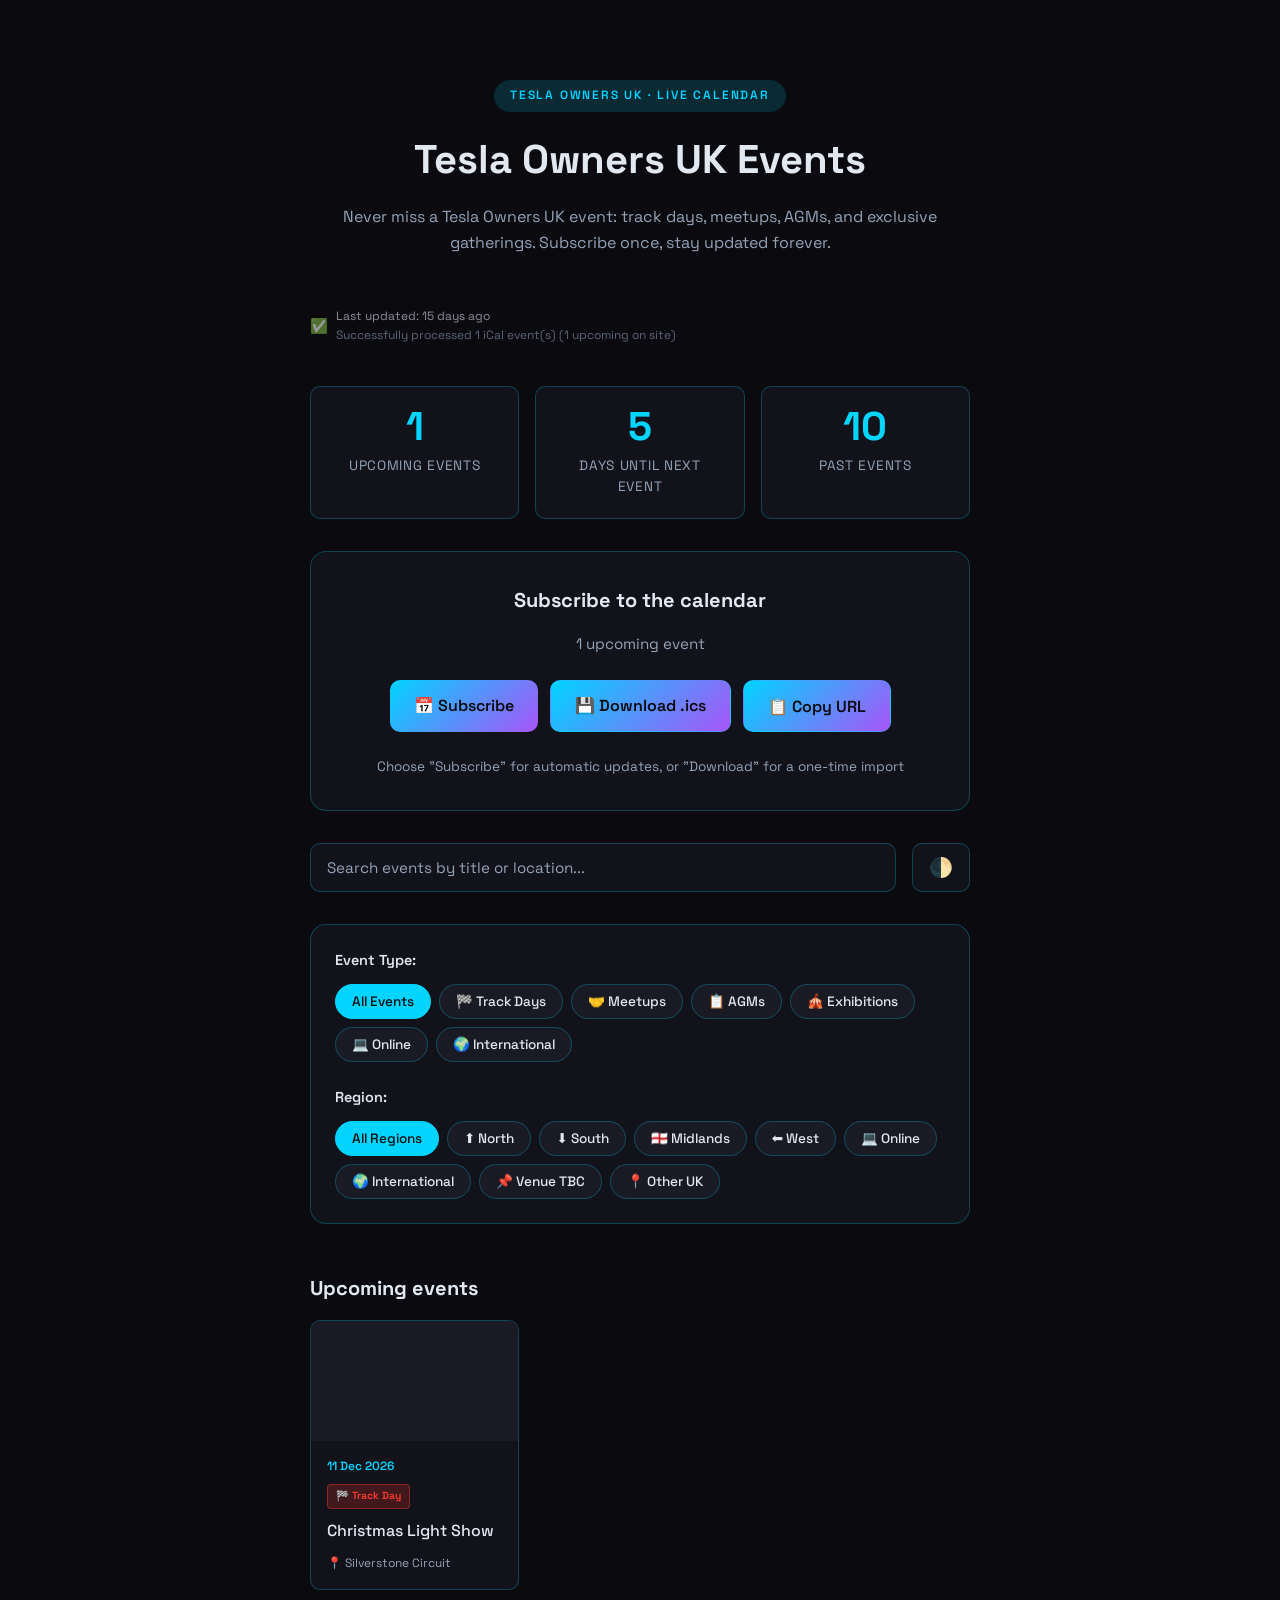
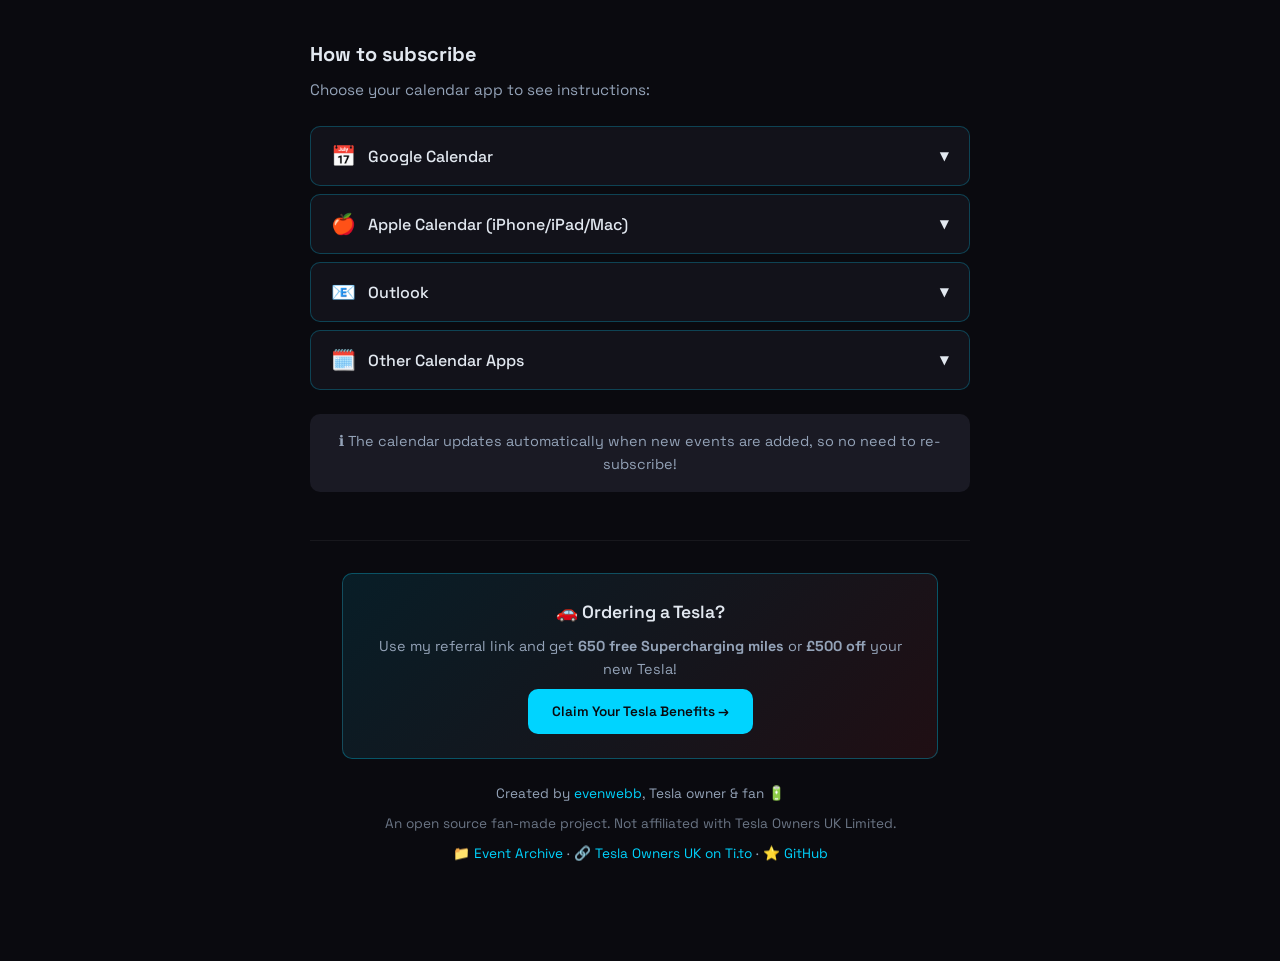
==== docs/index.html @ 177630f9 "Update Tesla Owners UK events calendar" ====
<!DOCTYPE html>
<html lang="en">
<head>
  <meta charset="utf-8">
  <meta name="viewport" content="width=device-width, initial-scale=1">
  <title>Tesla Owners UK: Events Calendar</title>

  <!-- SEO Meta Tags -->
  <meta name="description" content="Subscribe to Tesla Owners UK events calendar - track days, meetups, AGMs and exhibitions. Never miss an event with automatic updates.">
  <meta name="keywords" content="Tesla, Tesla Owners UK, TOCUK, events, calendar, meetups, track days, AGM, Supercharged, Everything Electric">
  <meta name="author" content="evenwebb">
  <link rel="canonical" href="https://evenwebb.github.io/tesla-owners-club-uk-events-calendar/">

  <!-- Open Graph / Facebook -->
  <meta property="og:type" content="website">
  <meta property="og:url" content="https://evenwebb.github.io/tesla-owners-club-uk-events-calendar/">
  <meta property="og:title" content="Tesla Owners UK Events Calendar">
  <meta property="og:description" content="Never miss a Tesla Owners UK event - subscribe once, stay updated forever. Track days, meetups, AGMs and exclusive gatherings.">
  <meta property="og:site_name" content="Tesla Owners UK Events">
  <meta property="og:image" content="https://evenwebb.github.io/tesla-owners-club-uk-events-calendar/og-image.png">
  <meta property="og:image:width" content="1200">
  <meta property="og:image:height" content="630">
  <meta property="og:image:alt" content="Tesla Owners UK Events Calendar">

  <!-- Twitter Card -->
  <meta name="twitter:card" content="summary_large_image">
  <meta name="twitter:url" content="https://evenwebb.github.io/tesla-owners-club-uk-events-calendar/">
  <meta name="twitter:title" content="Tesla Owners UK Events Calendar">
  <meta name="twitter:description" content="Never miss a Tesla Owners UK event - subscribe once, stay updated forever">
  <meta name="twitter:image" content="https://evenwebb.github.io/tesla-owners-club-uk-events-calendar/og-image.png">
  <meta name="twitter:image:alt" content="Tesla Owners UK Events Calendar">

  <!-- Mobile Theme Color -->
  <meta name="theme-color" content="#00d4ff" media="(prefers-color-scheme: dark)">
  <meta name="theme-color" content="#00d4ff" media="(prefers-color-scheme: light)">

  <link rel="preconnect" href="https://fonts.googleapis.com">
  <link rel="preconnect" href="https://fonts.gstatic.com" crossorigin>
  <link href="https://fonts.googleapis.com/css2?family=Space+Grotesk:wght@400;600;700&family=JetBrains+Mono:wght@400;500&display=swap" rel="stylesheet">
  <link rel="stylesheet" href="style.css">

  <!-- Structured Data (JSON-LD) for SEO -->
  <script type="application/ld+json">
[
  {
    "@context": "https://schema.org",
    "@type": "Event",
    "name": "Christmas Light Show",
    "startDate": "2026-12-11T14:00:00+00:00",
    "description": "Our second ever Tesla Owners UK Christmas Light Show with Xlightshows will be in the early evening of Friday 11 December. You will not want to miss this! We open from 2pm, and you can arrive up to 5pm",
    "eventStatus": "https://schema.org/EventScheduled",
    "eventAttendanceMode": "https://schema.org/OfflineEventAttendanceMode",
    "organizer": {
      "@type": "Organization",
      "name": "Tesla Owners UK",
      "url": "https://teslaowners.uk"
    },
    "endDate": "2026-12-11T19:30:00+00:00",
    "location": {
      "@type": "Place",
      "name": "Silverstone Circuit",
      "address": {
        "@type": "PostalAddress",
        "addressLocality": "Silverstone Circuit"
      }
    },
    "image": "https://do3z7e6uuakno.cloudfront.net/uploads/event/banner/1165336/12ed4d0d43aa00b593dfe48df315279a.png",
    "url": "https://ti.to/teslaownersuk/christmas-light-show"
  }
]
</script>
</head>
<body>
  <div class="page">
    <header class="hero">
      <div class="badge">Tesla Owners UK · Live Calendar</div>
      <h1>Tesla Owners UK Events</h1>
      <p class="tagline">Never miss a Tesla Owners UK event: track days, meetups, AGMs, and exclusive gatherings. Subscribe once, stay updated forever.</p>
    </header>

    <div class="health-status success">
      <div class="health-icon">✅</div>
      <div class="health-info">
        <div class="health-main">Last updated: <span id="healthTimestamp" data-timestamp="2026-11-20T17:31:15.368310+00:00">0 minutes ago</span></div>
        <div class="health-message">Successfully processed 1 iCal event(s) (1 upcoming on site)</div>
        
      </div>
    </div>
    <!-- Stats Dashboard -->
    <section class="stats-dashboard">
      <div class="stat-card">
        <div class="stat-number">1</div>
        <div class="stat-label">Upcoming Events</div>
      </div>
      <div class="stat-card">
        <div class="stat-number" id="daysUntilNext" data-next-event-date="2026-12-11T14:00:00+00:00">20</div>
        <div class="stat-label">Days Until Next Event</div>
      </div>
      <div class="stat-card">
        <div class="stat-number">10</div>
        <div class="stat-label">Past Events</div>
      </div>
    </section>

    <section class="card">
      <h2>Subscribe to the calendar</h2>
      <p class="meta">1 upcoming event</p>

      <!-- Quick Add Buttons -->
      <div class="quick-add-buttons">
        <a href="tocuk.ics" class="btn btn-primary" id="subscribeBtn">📅 Subscribe</a>
        <a href="tocuk.ics" class="btn btn-secondary" download>💾 Download .ics</a>
        <button class="btn btn-secondary" onclick="copyCalendarURL()" title="Copy calendar URL">📋 Copy URL</button>
      </div>

      <p class="subscribe-hint">Choose "Subscribe" for automatic updates, or "Download" for a one-time import</p>
    </section>

    <div class="controls">
      <input type="text" class="search-box" id="searchBox" placeholder="Search events by title or location..." onkeyup="filterEvents()">
      <button class="theme-toggle" onclick="toggleTheme()" title="Toggle dark/light mode">🌓</button>
    </div>

    <!-- Filter Chips -->
    <div class="filter-section">
      <div class="filter-group">
        <label class="filter-label">Event Type:</label>
        <div class="filter-chips" id="categoryFilters">
          <button class="filter-chip active" data-category="all" onclick="filterByCategory('all')">All Events</button>
          <button class="filter-chip" data-category="track-day" onclick="filterByCategory('track-day')">🏁 Track Days</button>
          <button class="filter-chip" data-category="meetup" onclick="filterByCategory('meetup')">🤝 Meetups</button>
          <button class="filter-chip" data-category="agm" onclick="filterByCategory('agm')">📋 AGMs</button>
          <button class="filter-chip" data-category="exhibition" onclick="filterByCategory('exhibition')">🎪 Exhibitions</button>
          <button class="filter-chip" data-category="online" onclick="filterByCategory('online')">💻 Online</button>
          <button class="filter-chip" data-category="international" onclick="filterByCategory('international')">🌍 International</button>
        </div>
      </div>

      <div class="filter-group">
        <label class="filter-label">Region:</label>
        <div class="filter-chips" id="regionFilters">
          <button class="filter-chip active" data-region="all" onclick="filterByRegion('all')">All Regions</button>
          <button class="filter-chip" data-region="north" onclick="filterByRegion('north')">⬆️ North</button>
          <button class="filter-chip" data-region="south" onclick="filterByRegion('south')">⬇️ South</button>
          <button class="filter-chip" data-region="midlands" onclick="filterByRegion('midlands')">🏴󠁧󠁢󠁥󠁮󠁧󠁿 Midlands</button>
          <button class="filter-chip" data-region="west" onclick="filterByRegion('west')">⬅️ West</button>
          <button class="filter-chip" data-region="online" onclick="filterByRegion('online')">💻 Online</button>
          <button class="filter-chip" data-region="international" onclick="filterByRegion('international')">🌍 International</button>
          <button class="filter-chip" data-region="tbc" onclick="filterByRegion('tbc')">📌 Venue TBC</button>
          <button class="filter-chip" data-region="other" onclick="filterByRegion('other')">📍 Other UK</button>
        </div>
      </div>
    </div>

    <section class="featured-section">
      <h2>Upcoming events <span id="eventCount"></span></h2>
      <div class="featured-grid" id="eventGrid">
        <div class="featured-event track-day" data-event-idx="0" data-category="track-day" data-region="other" onclick="showEventModal(0)"><div class="event-banner" style="background-image: url('https://do3z7e6uuakno.cloudfront.net/uploads/event/banner/1165336/12ed4d0d43aa00b593dfe48df315279a.png')"></div><div class="event-content"><span class="date">11 Dec 2026</span><span class="category-badge track-day">🏁 Track Day</span><span class="title">Christmas Light Show</span><span class="location-small">📍 Silverstone Circuit</span></div></div>
      </div>
    </section>

    <section class="howto-section">
      <h2>How to subscribe</h2>
      <p class="howto-intro">Choose your calendar app to see instructions:</p>

      <div class="accordion-group">
        <button class="accordion-button" id="accordion-btn-google" onclick="toggleAccordion('google')" aria-expanded="false">
          <span class="accordion-icon">📅</span>
          <span class="accordion-title">Google Calendar</span>
          <span class="accordion-chevron">▼</span>
        </button>
        <div class="accordion-content" id="accordion-google">
          <ol class="instructions-list">
            <li>Copy the calendar URL above (click the "Subscribe to calendar" button)</li>
            <li>Open <a href="https://calendar.google.com" target="_blank" rel="noopener">Google Calendar</a></li>
            <li>On the left sidebar, click the <strong>+</strong> next to "Other calendars"</li>
            <li>Select <strong>"From URL"</strong></li>
            <li>Paste the calendar URL and click <strong>Add calendar</strong></li>
          </ol>
          <p class="note">💡 Tip: On Android, the subscribe button will open Google Calendar automatically</p>
        </div>

        <button class="accordion-button" id="accordion-btn-apple" onclick="toggleAccordion('apple')" aria-expanded="false">
          <span class="accordion-icon">🍎</span>
          <span class="accordion-title">Apple Calendar (iPhone/iPad/Mac)</span>
          <span class="accordion-chevron">▼</span>
        </button>
        <div class="accordion-content" id="accordion-apple">
          <ol class="instructions-list">
            <li>On iPhone/iPad, tap the "Subscribe to calendar" button above</li>
            <li>Your device will automatically open Calendar and prompt to subscribe</li>
            <li>Tap <strong>Subscribe</strong> to add the calendar</li>
          </ol>
          <p class="note"><strong>On Mac:</strong></p>
          <ol class="instructions-list">
            <li>Click the "Subscribe to calendar" button (it will use webcal:// protocol)</li>
            <li>Or manually: File → New Calendar Subscription → paste the URL</li>
          </ol>
        </div>

        <button class="accordion-button" id="accordion-btn-outlook" onclick="toggleAccordion('outlook')" aria-expanded="false">
          <span class="accordion-icon">📧</span>
          <span class="accordion-title">Outlook</span>
          <span class="accordion-chevron">▼</span>
        </button>
        <div class="accordion-content" id="accordion-outlook">
          <ol class="instructions-list">
            <li>Copy the calendar URL above</li>
            <li>Open <a href="https://outlook.live.com/calendar" target="_blank" rel="noopener">Outlook Calendar</a></li>
            <li>Click <strong>Add calendar</strong></li>
            <li>Select <strong>"Subscribe from web"</strong></li>
            <li>Paste the calendar URL and click <strong>Import</strong></li>
          </ol>
        </div>

        <button class="accordion-button" id="accordion-btn-other" onclick="toggleAccordion('other')" aria-expanded="false">
          <span class="accordion-icon">🗓️</span>
          <span class="accordion-title">Other Calendar Apps</span>
          <span class="accordion-chevron">▼</span>
        </button>
        <div class="accordion-content" id="accordion-other">
          <p>Most calendar applications support iCalendar (.ics) subscriptions:</p>
          <ol class="instructions-list">
            <li>Copy the calendar URL from the "Subscribe to calendar" button</li>
            <li>Look for "Add calendar," "Subscribe," or "Import" in your calendar app</li>
            <li>Choose "From URL" or "Web calendar" option</li>
            <li>Paste the calendar URL</li>
          </ol>
          <p class="note"><strong>Compatible apps:</strong> Mozilla Thunderbird, Yahoo Calendar, CalDAV-compatible apps, and more</p>
        </div>
      </div>

      <p class="howto-footer">ℹ️ The calendar updates automatically when new events are added, so no need to re-subscribe!</p>
    </section>

    <footer>
      <div class="referral-cta">
        <p class="referral-title">🚗 Ordering a Tesla?</p>
        <p class="referral-text">Use my referral link and get <strong>650 free Supercharging miles</strong> or <strong>£500 off</strong> your new Tesla!</p>
        <a href="https://ts.la/steven201536" target="_blank" rel="noopener" class="referral-link">Claim Your Tesla Benefits →</a>
      </div>

      <p style="margin-top: 1.5rem;">Created by <a href="https://github.com/evenwebb" target="_blank" rel="noopener">evenwebb</a>, Tesla owner & fan 🔋</p>
      <p style="margin-top: 0.5rem; font-size: 0.85rem; opacity: 0.7;">An open source fan-made project. Not affiliated with Tesla Owners UK Limited.</p>
      <p style="margin-top: 0.5rem;">
        <a href="archive.html">📁 Event Archive</a>
        <span aria-hidden="true"> · </span>
        <a href="https://ti.to/teslaownersuk" target="_blank" rel="noopener">🔗 Tesla Owners UK on Ti.to</a>
        <span aria-hidden="true"> · </span>
        <a href="https://github.com/evenwebb/tesla-owners-club-uk-events-calendar" target="_blank" rel="noopener">⭐ GitHub</a>
      </p>
    </footer>
  </div>

  <!-- Event Detail Modal -->
  <div id="eventModal" class="modal" onclick="if(event.target===this) closeModal()">
    <div class="modal-content">
      <button class="modal-close" onclick="closeModal()">&times;</button>
      <h2 class="modal-title" id="modalTitle"></h2>
      <div class="modal-meta">
        <div><strong>📅 Date:</strong> <span id="modalDate"></span></div>
        <div><strong>🕒 Time:</strong> <span id="modalTime"></span></div>
        <div><strong>📍 Location:</strong> <span id="modalLocation"></span></div>
      </div>
      <div class="modal-description" id="modalDescription"></div>
      <a id="modalLink" href="#" target="_blank" rel="noopener" class="modal-link">View full details →</a>
    </div>
  </div>

    <script src="script.js" defer></script>
  </body>
</html>
---- docs/style.css ----
:root {
      --bg: #0a0a0f;
      --surface: #12121a;
      --surface-2: #1a1a24;
      --border: rgba(0,212,255,0.25);
      --text: #e2e8f0;
      --text-muted: #94a3b8;
      --cyan: #00d4ff;
      --accent: #00d4ff;
      --accent-dim: rgba(0,212,255,0.15);
      --radius: 16px;
      --radius-sm: 10px;
    }
    [data-theme="light"] {
      --bg: #ffffff;
      --surface: #f8f9fa;
      --surface-2: #e9ecef;
      --border: rgba(0,0,0,0.1);
      --text: #1a1a1a;
      --text-muted: #6c757d;
      --accent-dim: rgba(0,212,255,0.1);
    }
    * { box-sizing: border-box; margin: 0; padding: 0; }
    body {
      font-family: 'Space Grotesk', system-ui, sans-serif;
      background: var(--bg);
      color: var(--text);
      line-height: 1.6;
      min-height: 100vh;
      -webkit-font-smoothing: antialiased;
      transition: background 0.3s, color 0.3s;
    }
    .page { max-width: 700px; margin: 0 auto; padding: 2rem 1.25rem 4rem; }
    .controls {
      display: flex;
      gap: 1rem;
      margin: 1.5rem 0;
      flex-wrap: wrap;
    }
    .search-box {
      flex: 1;
      min-width: 200px;
      background: var(--surface);
      border: 1px solid var(--border);
      border-radius: var(--radius-sm);
      padding: 0.75rem 1rem;
      color: var(--text);
      font-family: inherit;
      font-size: 0.95rem;
    }
    .search-box::placeholder { color: var(--text-muted); }
    .theme-toggle {
      background: var(--surface);
      border: 1px solid var(--border);
      border-radius: var(--radius-sm);
      padding: 0.75rem 1rem;
      color: var(--text);
      cursor: pointer;
      font-size: 1.2rem;
      transition: transform 0.2s;
    }
    .theme-toggle:hover { transform: scale(1.05); }
    .modal {
      display: none;
      position: fixed;
      top: 0;
      left: 0;
      width: 100%;
      height: 100%;
      background: rgba(0,0,0,0.8);
      z-index: 1000;
      padding: 2rem;
      overflow-y: auto;
    }
    .modal.active { display: flex; align-items: center; justify-content: center; }
    .modal-content {
      background: var(--surface);
      border: 1px solid var(--border);
      border-radius: var(--radius);
      padding: 2rem;
      max-width: 600px;
      width: 100%;
      position: relative;
    }
    .modal-close {
      position: absolute;
      top: 1rem;
      right: 1rem;
      background: none;
      border: none;
      font-size: 1.5rem;
      color: var(--text-muted);
      cursor: pointer;
      padding: 0.5rem;
      line-height: 1;
    }
    .modal-close:hover { color: var(--text); }
    .modal-title { font-size: 1.5rem; margin-bottom: 1rem; padding-right: 2rem; }
    .modal-meta {
      display: flex;
      flex-direction: column;
      gap: 0.5rem;
      margin-bottom: 1.5rem;
      color: var(--text-muted);
      font-size: 0.9rem;
    }
    .modal-meta strong { color: var(--accent); }
    .modal-description { line-height: 1.7; margin-bottom: 1.5rem; }
    .modal-link {
      display: inline-block;
      padding: 0.75rem 1.5rem;
      background: linear-gradient(135deg, var(--cyan), #a855f7);
      color: var(--bg);
      text-decoration: none;
      border-radius: var(--radius-sm);
      font-weight: 600;
    }
    .modal-link:hover { opacity: 0.9; }
    .hero {
      text-align: center;
      padding: 3rem 0 2rem;
    }
    .hero .badge {
      display: inline-flex;
      align-items: center;
      gap: 0.5rem;
      font-size: 0.75rem;
      font-weight: 600;
      letter-spacing: 0.15em;
      text-transform: uppercase;
      color: var(--accent);
      background: var(--accent-dim);
      padding: 0.4rem 1rem;
      border-radius: 100px;
      margin-bottom: 1rem;
    }
    .hero h1 {
      font-size: clamp(1.75rem, 5vw, 2.5rem);
      font-weight: 800;
      margin-bottom: 0.75rem;
    }
    .hero .tagline { color: var(--text-muted); font-size: 1rem; }
    .card {
      background: var(--surface);
      border: 1px solid var(--border);
      border-radius: var(--radius);
      padding: 2rem;
      margin: 2rem 0;
      text-align: center;
    }
    .card h2 { font-size: 1.25rem; margin-bottom: 1rem; }
    .card .meta { color: var(--text-muted); margin-bottom: 1.5rem; font-size: 0.95rem; }
    .card .btn {
      display: inline-flex;
      align-items: center;
      justify-content: center;
      padding: 0.75rem 1.5rem;
      background: linear-gradient(135deg, var(--cyan), #a855f7);
      color: var(--bg);
      font-weight: 600;
      font-size: 1rem;
      border-radius: var(--radius-sm);
      text-decoration: none;
      transition: transform 0.2s, box-shadow 0.2s;
    }
    .card .btn:hover {
      transform: scale(1.02);
      box-shadow: 0 4px 20px rgba(0,212,255,0.3);
    }
    .featured-section { margin: 3rem 0; }
    .featured-section h2 { font-size: 1.25rem; margin-bottom: 1rem; }
    .featured-grid {
      display: grid;
      grid-template-columns: repeat(auto-fill, minmax(180px, 1fr));
      gap: 1rem;
    }
    .featured-event {
      background: var(--surface);
      border: 1px solid var(--border);
      border-radius: var(--radius-sm);
      overflow: hidden;
      display: flex;
      flex-direction: column;
      cursor: pointer;
      transition: transform 0.2s, border-color 0.2s, box-shadow 0.2s;
    }
    .featured-event:hover {
      transform: translateY(-2px);
      border-color: var(--accent);
      box-shadow: 0 4px 12px rgba(0, 212, 255, 0.15);
    }
    .event-banner {
      width: 100%;
      height: 120px;
      background-size: cover;
      background-position: center;
      background-color: var(--surface-2);
    }
    .event-content {
      padding: 1rem;
      display: flex;
      flex-direction: column;
      gap: 0.5rem;
      flex: 1;
    }
    .featured-event .date {
      font-size: 0.75rem;
      color: var(--accent);
      font-weight: 600;
      display: block;
    }
    .featured-event .title {
      font-weight: 500;
      line-height: 1.3;
      margin: 0.25rem 0;
    }
    .featured-event .location-small {
      font-size: 0.75rem;
      color: var(--text-muted);
      display: block;
    }
    .featured-event .status-badge {
      font-size: 0.7rem;
      padding: 0.25rem 0.5rem;
      border-radius: 4px;
      background: var(--surface-2);
      border: 1px solid var(--border);
      display: inline-block;
      margin-top: 0.25rem;
      width: fit-content;
    }
    .category-badge {
      font-size: 0.65rem;
      padding: 0.2rem 0.5rem;
      border-radius: 4px;
      font-weight: 600;
      width: fit-content;
      display: inline-block;
    }
    .category-badge.track-day { background: rgba(255, 59, 48, 0.2); color: #ff3b30; border: 1px solid rgba(255, 59, 48, 0.4); }
    .category-badge.meetup { background: rgba(52, 199, 89, 0.2); color: #34c759; border: 1px solid rgba(52, 199, 89, 0.4); }
    .category-badge.agm { background: rgba(10, 132, 255, 0.2); color: #0a84ff; border: 1px solid rgba(10, 132, 255, 0.4); }
    .category-badge.exhibition { background: rgba(255, 149, 0, 0.2); color: #ff9500; border: 1px solid rgba(255, 149, 0, 0.4); }
    .category-badge.online { background: rgba(94, 92, 230, 0.2); color: #5e5ce6; border: 1px solid rgba(94, 92, 230, 0.4); }
    .category-badge.international { background: rgba(191, 90, 242, 0.2); color: #bf5af2; border: 1px solid rgba(191, 90, 242, 0.4); }
    .featured-event.hidden { display: none; }
    .stats-dashboard {
      display: grid;
      grid-template-columns: repeat(auto-fit, minmax(150px, 1fr));
      gap: 1rem;
      margin: 2rem 0;
    }
    .stat-card {
      background: var(--surface);
      border: 1px solid var(--border);
      border-radius: var(--radius-sm);
      padding: 1.25rem;
      text-align: center;
    }
    .stat-number {
      font-size: 2.5rem;
      font-weight: 700;
      color: var(--accent);
      line-height: 1;
      margin-bottom: 0.5rem;
    }
    .stat-label {
      font-size: 0.85rem;
      color: var(--text-muted);
      text-transform: uppercase;
      letter-spacing: 0.05em;
    }
    .quick-add-buttons {
      display: flex;
      flex-wrap: wrap;
      gap: 0.75rem;
      justify-content: center;
      margin: 1.5rem 0;
    }
    .btn {
      display: inline-flex;
      align-items: center;
      justify-content: center;
      gap: 0.5rem;
      padding: 0.75rem 1.5rem;
      border-radius: var(--radius-sm);
      font-weight: 600;
      font-size: 0.95rem;
      text-decoration: none;
      border: none;
      cursor: pointer;
      transition: transform 0.2s, box-shadow 0.2s;
      font-family: inherit;
    }
    .btn-primary {
      background: linear-gradient(135deg, var(--cyan), #a855f7);
      color: var(--bg);
    }
    .btn-secondary {
      background: var(--surface);
      border: 1px solid var(--border);
      color: var(--text);
    }
    .btn:hover {
      transform: scale(1.02);
      box-shadow: 0 4px 20px rgba(0, 212, 255, 0.3);
    }
    .subscribe-hint {
      text-align: center;
      font-size: 0.85rem;
      color: var(--text-muted);
      margin-top: 1rem;
    }
    .filter-section {
      margin: 2rem 0;
      background: var(--surface);
      border: 1px solid var(--border);
      border-radius: var(--radius);
      padding: 1.5rem;
    }
    .filter-group {
      margin-bottom: 1.5rem;
    }
    .filter-group:last-child { margin-bottom: 0; }
    .filter-label {
      display: block;
      font-weight: 600;
      font-size: 0.9rem;
      margin-bottom: 0.75rem;
      color: var(--text);
    }
    .filter-chips {
      display: flex;
      flex-wrap: wrap;
      gap: 0.5rem;
    }
    .filter-chip {
      padding: 0.5rem 1rem;
      background: var(--surface-2);
      border: 1px solid var(--border);
      border-radius: 100px;
      font-size: 0.85rem;
      font-weight: 500;
      cursor: pointer;
      transition: all 0.2s;
      color: var(--text);
      font-family: inherit;
    }
    .filter-chip:hover {
      background: var(--surface);
      border-color: var(--accent);
    }
    .filter-chip.active {
      background: var(--accent);
      color: var(--bg);
      border-color: var(--accent);
    }
    @media (max-width: 640px) {
      .stats-dashboard { grid-template-columns: 1fr 1fr; }
      .quick-add-buttons { flex-direction: column; }
      .btn { width: 100%; }
    }
    .health-status {
      background: transparent;
      border: none;
      border-radius: var(--radius-sm);
      padding: 0.5rem 0;
      margin: 0.75rem 0;
      display: flex;
      align-items: center;
      gap: 0.5rem;
      font-size: 0.75rem;
      opacity: 0.6;
    }
    .health-status.success { opacity: 0.6; }
    .health-status.warning { opacity: 0.7; }
    .health-status.error { opacity: 0.8; }
    .health-icon { font-size: 0.9rem; }
    .health-info { flex: 1; }
    .health-main { font-weight: 400; }
    .health-message { font-size: 0.75rem; color: var(--text-muted); margin-top: 0; }
    .health-error { font-size: 0.85rem; color: #ef4444; margin-top: 0.25rem; }
    .howto-section { margin: 3rem 0; }
    .howto-section h2 { font-size: 1.25rem; margin-bottom: 0.5rem; }
    .howto-intro { color: var(--text-muted); margin-bottom: 1.5rem; font-size: 0.95rem; }
    .howto-footer {
      margin-top: 1.5rem;
      padding: 1rem;
      background: var(--surface-2);
      border-radius: var(--radius-sm);
      font-size: 0.9rem;
      text-align: center;
      color: var(--text-muted);
    }
    .accordion-group { display: flex; flex-direction: column; gap: 0.5rem; }
    .accordion-button {
      display: flex;
      align-items: center;
      gap: 0.75rem;
      width: 100%;
      padding: 1rem 1.25rem;
      background: var(--surface);
      border: 1px solid var(--border);
      border-radius: var(--radius-sm);
      color: var(--text);
      font-family: inherit;
      font-size: 1rem;
      font-weight: 500;
      text-align: left;
      cursor: pointer;
      transition: all 0.2s;
    }
    .accordion-button:hover {
      background: var(--surface-2);
      border-color: var(--accent);
    }
    .accordion-button[aria-expanded="true"] {
      border-bottom-left-radius: 0;
      border-bottom-right-radius: 0;
      border-bottom-color: transparent;
    }
    .accordion-icon { font-size: 1.25rem; }
    .accordion-title { flex: 1; }
    .accordion-chevron {
      font-size: 0.75rem;
      transition: transform 0.2s;
    }
    .accordion-button[aria-expanded="true"] .accordion-chevron {
      transform: rotate(180deg);
    }
    .accordion-content {
      display: none;
      padding: 1.5rem 1.25rem;
      background: var(--surface);
      border: 1px solid var(--border);
      border-top: none;
      border-bottom-left-radius: var(--radius-sm);
      border-bottom-right-radius: var(--radius-sm);
      margin-bottom: 0.5rem;
    }
    .accordion-content.active { display: block; }
    .instructions-list {
      margin: 0.75rem 0;
      padding-left: 1.5rem;
      line-height: 1.8;
    }
    .instructions-list li { margin-bottom: 0.5rem; }
    .instructions-list strong { color: var(--accent); }
    .instructions-list a { color: var(--cyan); text-decoration: none; }
    .instructions-list a:hover { text-decoration: underline; }
    .note {
      margin-top: 1rem;
      padding: 0.75rem;
      background: var(--surface-2);
      border-radius: 6px;
      font-size: 0.9rem;
      color: var(--text-muted);
    }
    footer {
      text-align: center;
      padding: 2rem;
      color: var(--text-muted);
      font-size: 0.85rem;
      border-top: 1px solid rgba(255,255,255,0.06);
      margin-top: 3rem;
    }
    footer a { color: var(--cyan); text-decoration: none; }
    footer a:hover { text-decoration: underline; }

    .referral-cta {
      background: linear-gradient(135deg, rgba(0, 212, 255, 0.1), rgba(229, 62, 62, 0.1));
      border: 1px solid rgba(0, 212, 255, 0.3);
      border-radius: var(--radius-sm);
      padding: 1.5rem;
      margin-bottom: 1.5rem;
    }
    .referral-title {
      font-size: 1.1rem;
      font-weight: 600;
      margin-bottom: 0.5rem;
      color: var(--text);
    }
    .referral-text {
      color: var(--text-muted);
      margin-bottom: 0.5rem;
      font-size: 0.9rem;
    }
    .referral-note {
      color: var(--text-muted);
      margin-bottom: 1rem;
      font-size: 0.75rem;
      opacity: 0.7;
    }
    .referral-link {
      display: inline-block;
      background: var(--cyan);
      color: var(--bg);
      padding: 0.75rem 1.5rem;
      border-radius: var(--radius-sm);
      font-weight: 600;
      text-decoration: none !important;
      transition: all 0.2s ease;
    }
    .referral-link:hover {
      background: #00b8e6;
      transform: translateY(-2px);
      box-shadow: 0 4px 12px rgba(0, 212, 255, 0.3);
    }
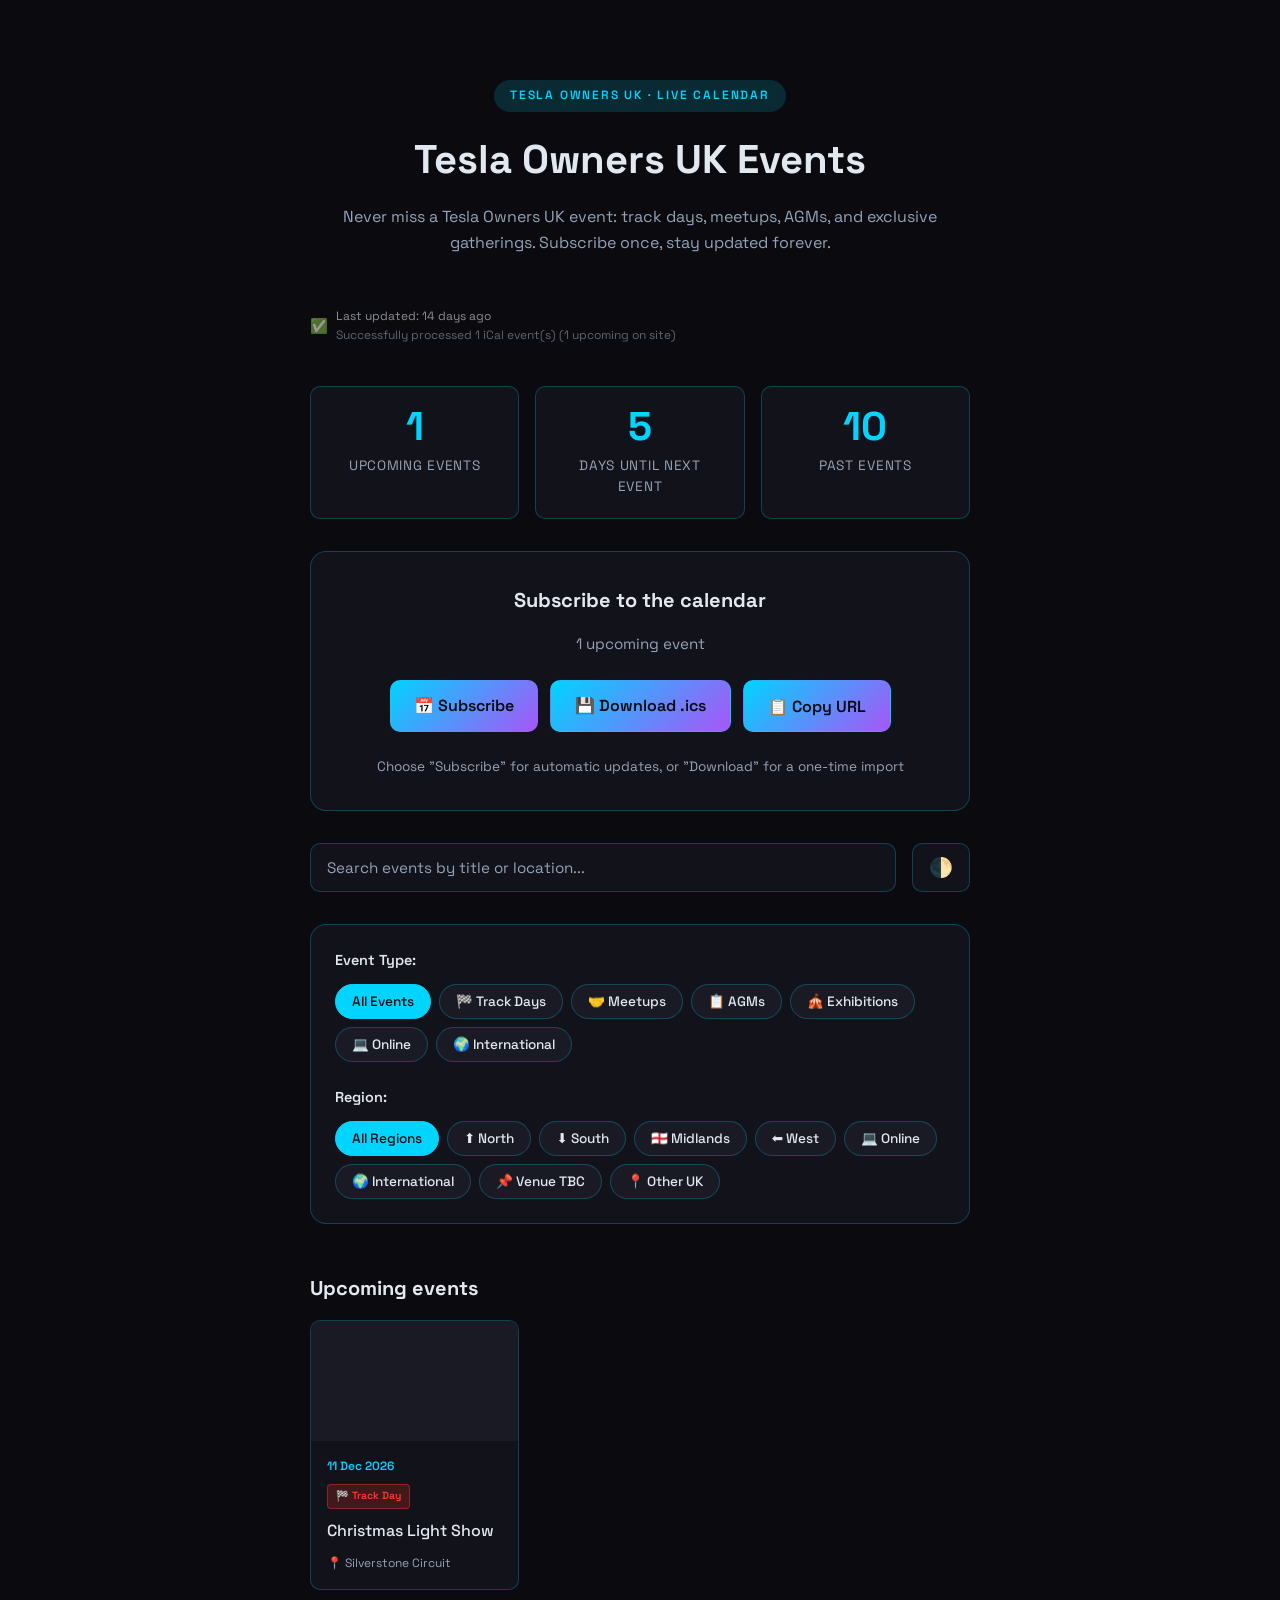
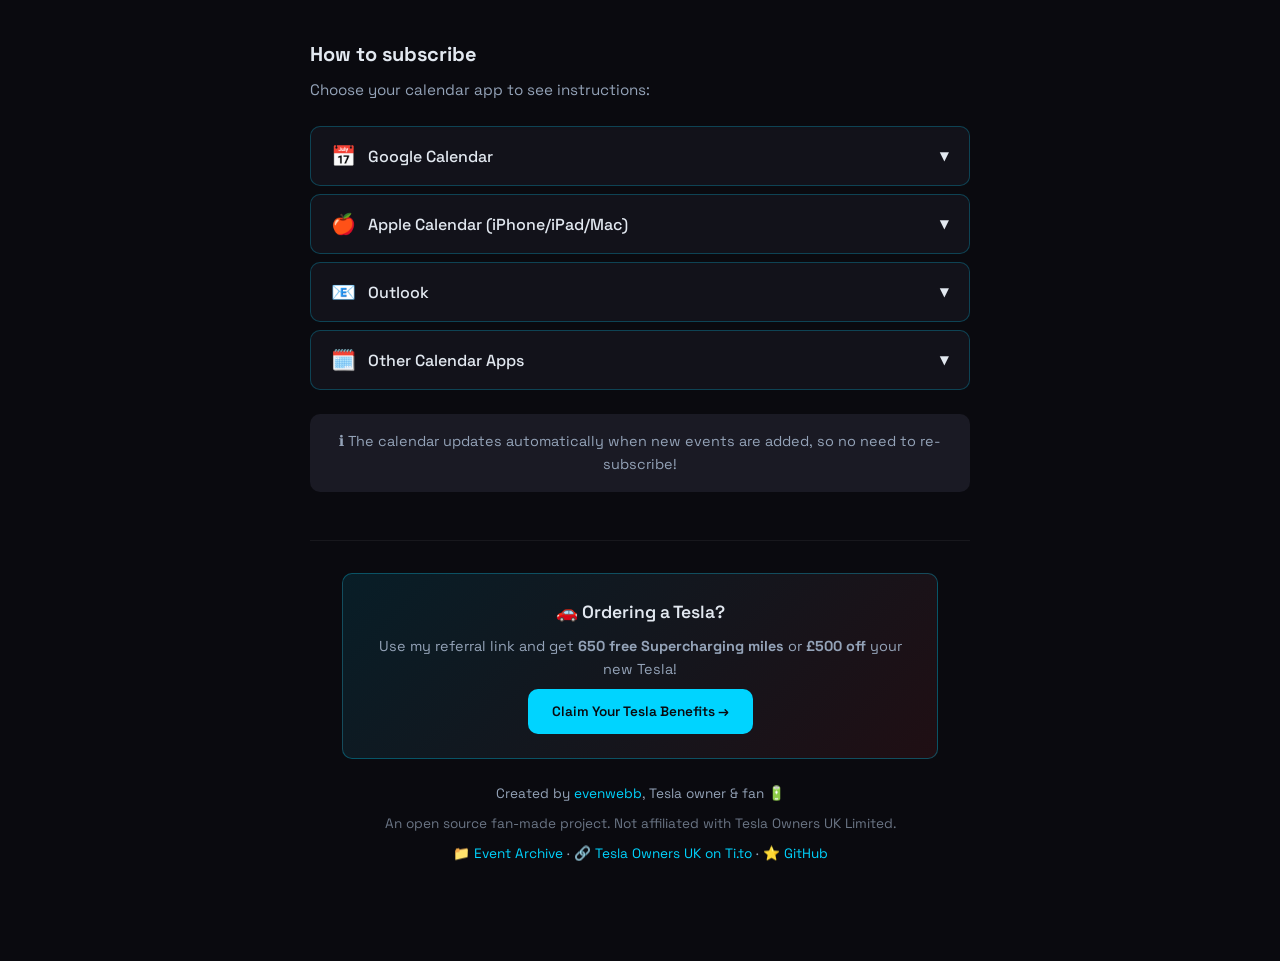
==== commit 29a93dca: "Update Tesla Owners UK events calendar" ====
--- a/docs/index.html
+++ b/docs/index.html
@@ -81,7 +81,7 @@
     <div class="health-status success">
       <div class="health-icon">✅</div>
       <div class="health-info">
-        <div class="health-main">Last updated: <span id="healthTimestamp" data-timestamp="2026-11-20T17:31:15.368310+00:00">0 minutes ago</span></div>
+        <div class="health-main">Last updated: <span id="healthTimestamp" data-timestamp="2026-11-21T16:35:22.726734+00:00">0 minutes ago</span></div>
         <div class="health-message">Successfully processed 1 iCal event(s) (1 upcoming on site)</div>
         
       </div>
@@ -93,7 +93,7 @@
         <div class="stat-label">Upcoming Events</div>
       </div>
       <div class="stat-card">
-        <div class="stat-number" id="daysUntilNext" data-next-event-date="2026-12-11T14:00:00+00:00">20</div>
+        <div class="stat-number" id="daysUntilNext" data-next-event-date="2026-12-11T14:00:00+00:00">19</div>
         <div class="stat-label">Days Until Next Event</div>
       </div>
       <div class="stat-card">
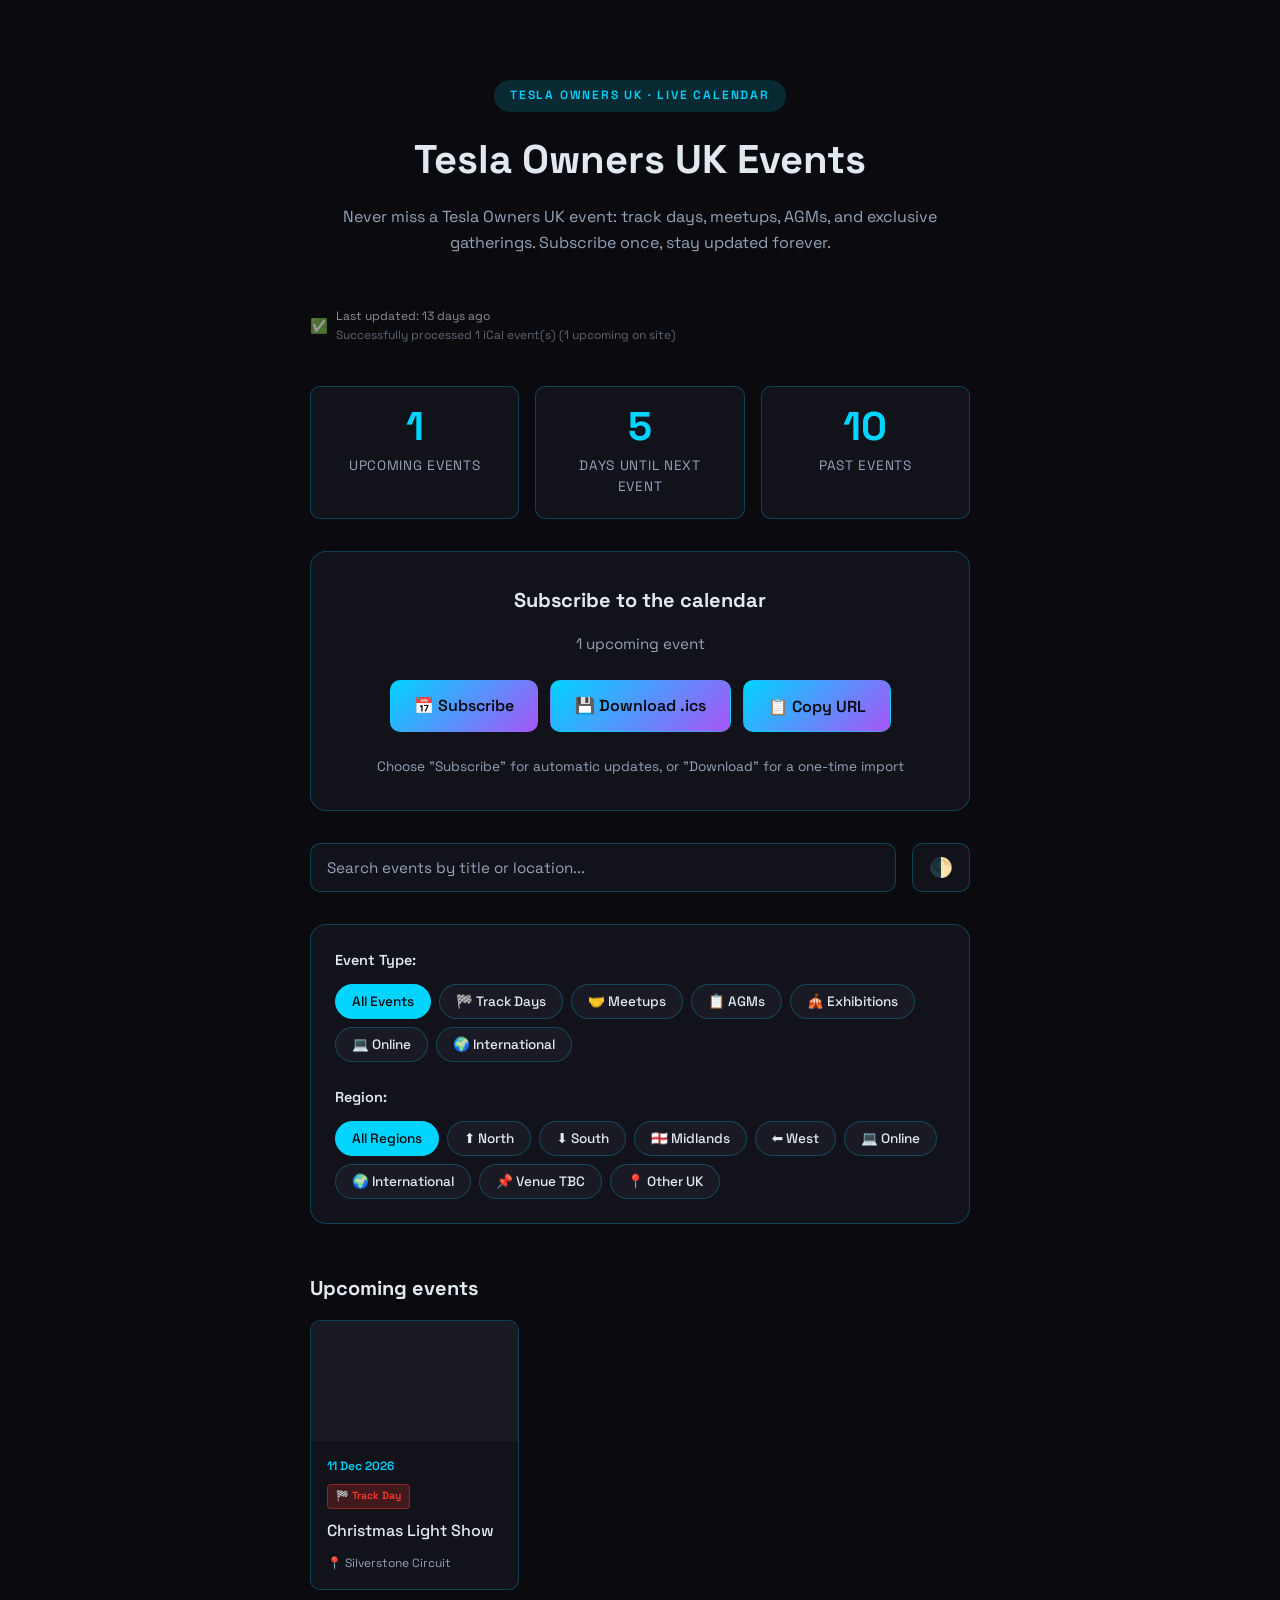
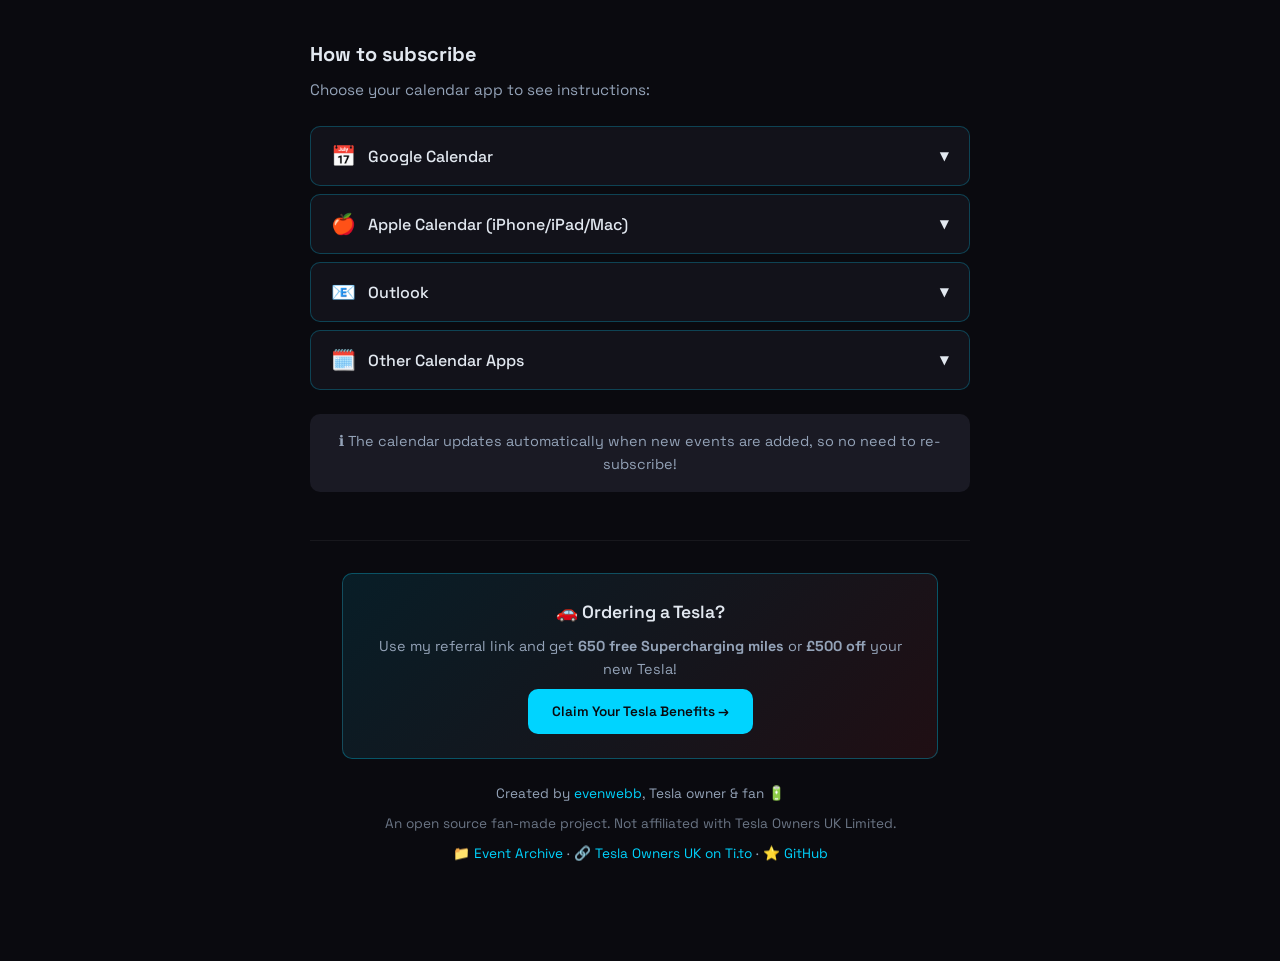
==== commit 6ce5df6f: "Update Tesla Owners UK events calendar" ====
--- a/docs/index.html
+++ b/docs/index.html
@@ -81,7 +81,7 @@
     <div class="health-status success">
       <div class="health-icon">✅</div>
       <div class="health-info">
-        <div class="health-main">Last updated: <span id="healthTimestamp" data-timestamp="2026-11-21T16:35:22.726734+00:00">0 minutes ago</span></div>
+        <div class="health-main">Last updated: <span id="healthTimestamp" data-timestamp="2026-11-22T16:52:43.156908+00:00">0 minutes ago</span></div>
         <div class="health-message">Successfully processed 1 iCal event(s) (1 upcoming on site)</div>
         
       </div>
@@ -93,7 +93,7 @@
         <div class="stat-label">Upcoming Events</div>
       </div>
       <div class="stat-card">
-        <div class="stat-number" id="daysUntilNext" data-next-event-date="2026-12-11T14:00:00+00:00">19</div>
+        <div class="stat-number" id="daysUntilNext" data-next-event-date="2026-12-11T14:00:00+00:00">18</div>
         <div class="stat-label">Days Until Next Event</div>
       </div>
       <div class="stat-card">
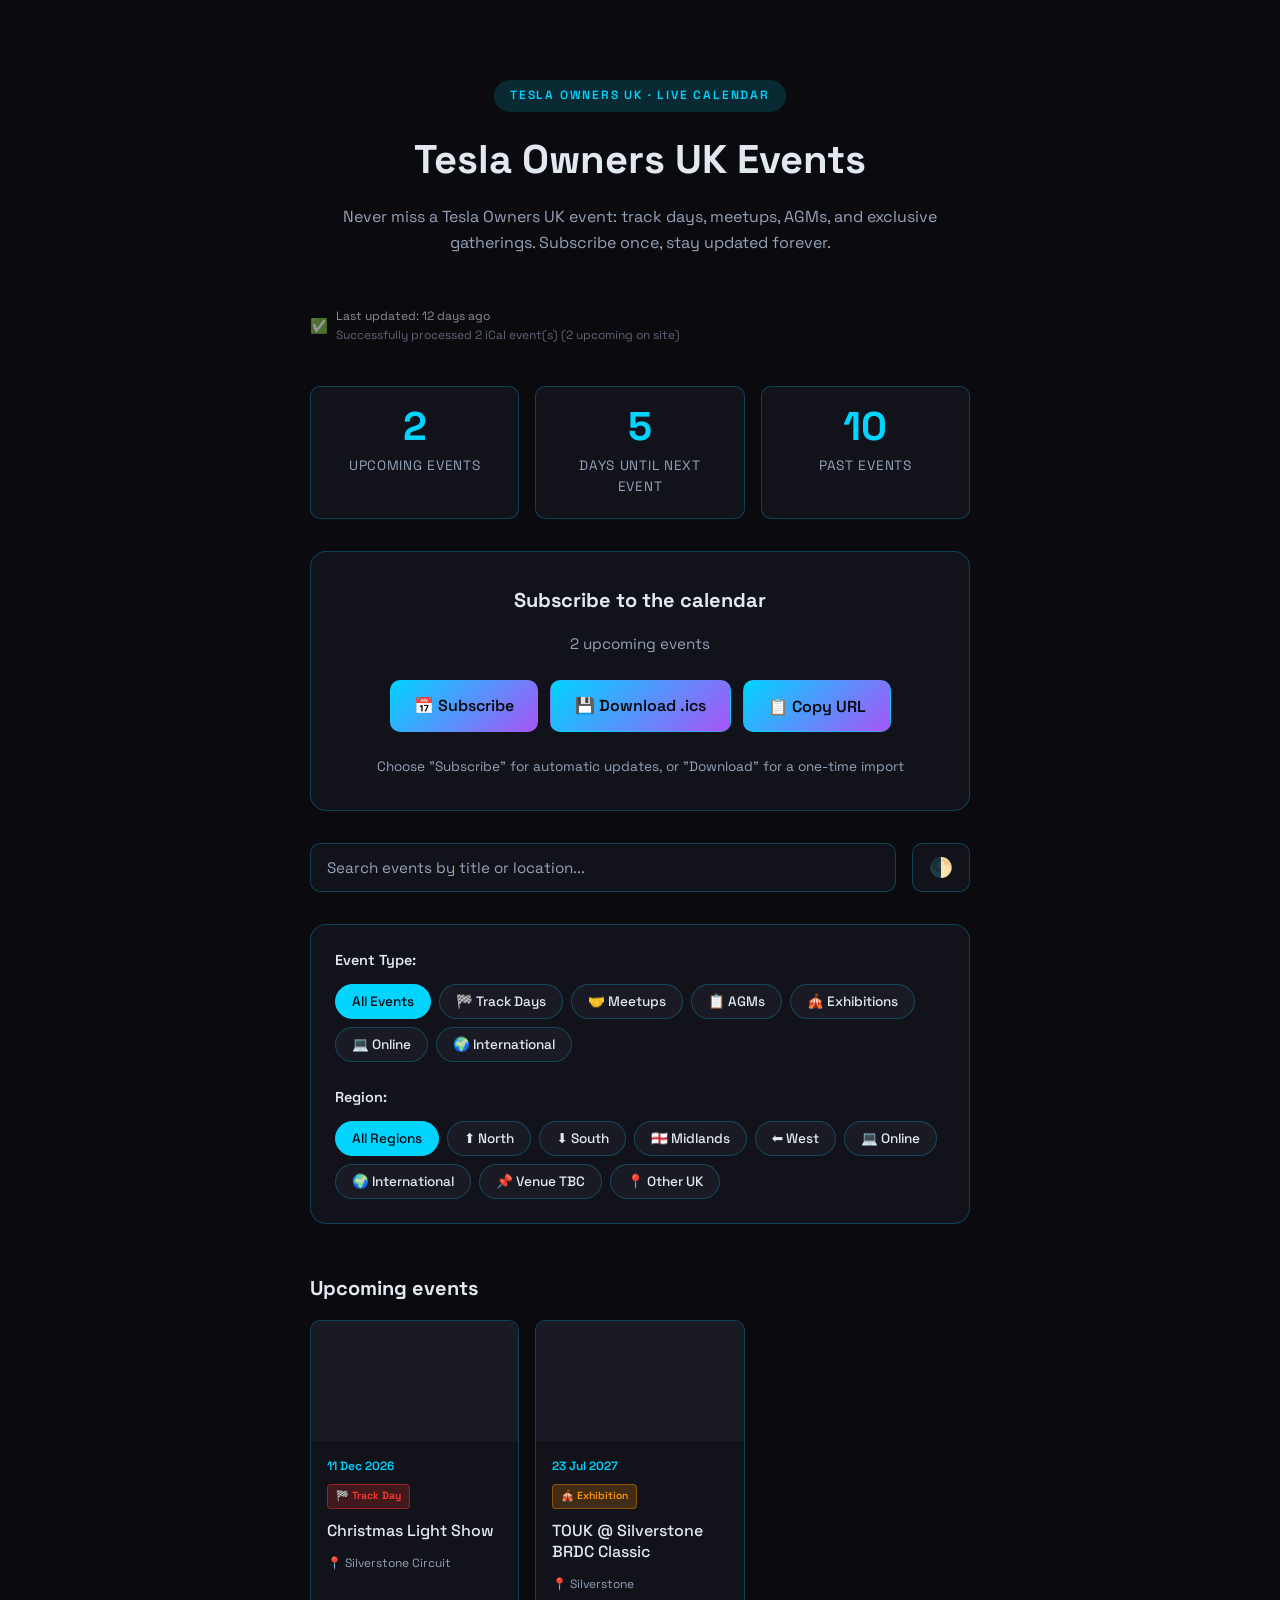
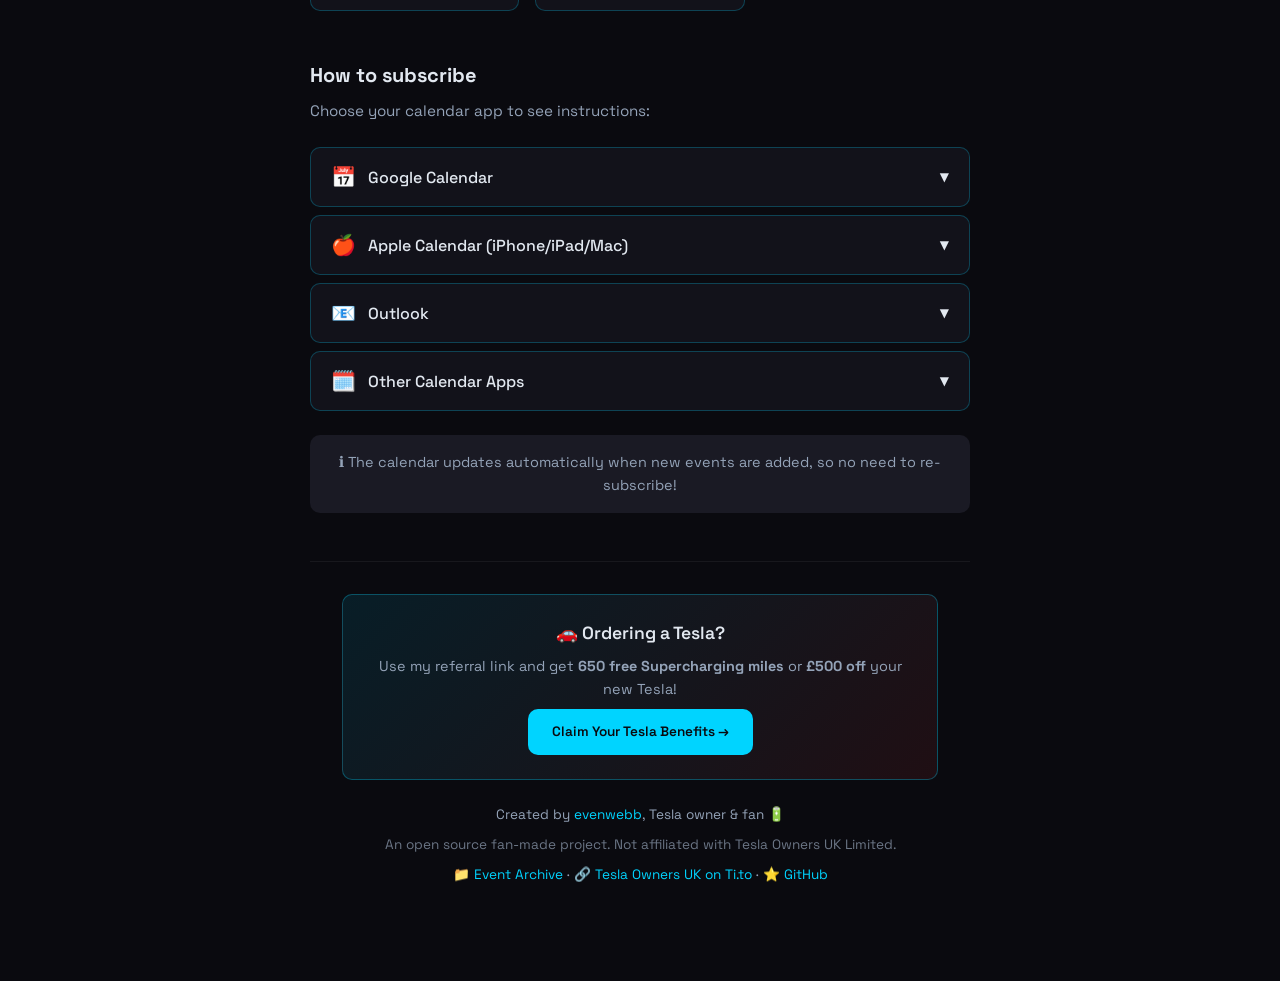
==== commit abdd1c68: "Update Tesla Owners UK events calendar" ====
--- a/docs/index.html
+++ b/docs/index.html
@@ -66,6 +66,31 @@
     },
     "image": "https://do3z7e6uuakno.cloudfront.net/uploads/event/banner/1165336/12ed4d0d43aa00b593dfe48df315279a.png",
     "url": "https://ti.to/teslaownersuk/christmas-light-show"
+  },
+  {
+    "@context": "https://schema.org",
+    "@type": "Event",
+    "name": "TOUK @ Silverstone BRDC Classic",
+    "startDate": "2027-07-23T09:00:00+01:00",
+    "description": "Save the date! 23-25 July 2027 We have been invited back to Silverstone for the BRDC Classic in 2027 following our successful display at the 2025 Silverstone Classic. We will have a special ticket dea",
+    "eventStatus": "https://schema.org/EventScheduled",
+    "eventAttendanceMode": "https://schema.org/OfflineEventAttendanceMode",
+    "organizer": {
+      "@type": "Organization",
+      "name": "Tesla Owners UK",
+      "url": "https://teslaowners.uk"
+    },
+    "endDate": "2027-07-25T18:00:00+01:00",
+    "location": {
+      "@type": "Place",
+      "name": "Silverstone",
+      "address": {
+        "@type": "PostalAddress",
+        "addressLocality": "Silverstone"
+      }
+    },
+    "image": "https://do3z7e6uuakno.cloudfront.net/uploads/event/banner/1171767/9d879764d8762462437d3054bd2e2466.jpg",
+    "url": "https://ti.to/teslaownersuk/touk-silverstone-brdc-classic"
   }
 ]
 </script>
@@ -81,19 +106,19 @@
     <div class="health-status success">
       <div class="health-icon">✅</div>
       <div class="health-info">
-        <div class="health-main">Last updated: <span id="healthTimestamp" data-timestamp="2026-11-22T16:52:43.156908+00:00">0 minutes ago</span></div>
-        <div class="health-message">Successfully processed 1 iCal event(s) (1 upcoming on site)</div>
+        <div class="health-main">Last updated: <span id="healthTimestamp" data-timestamp="2026-11-23T20:51:15.939375+00:00">0 minutes ago</span></div>
+        <div class="health-message">Successfully processed 2 iCal event(s) (2 upcoming on site)</div>
         
       </div>
     </div>
     <!-- Stats Dashboard -->
     <section class="stats-dashboard">
       <div class="stat-card">
-        <div class="stat-number">1</div>
+        <div class="stat-number">2</div>
         <div class="stat-label">Upcoming Events</div>
       </div>
       <div class="stat-card">
-        <div class="stat-number" id="daysUntilNext" data-next-event-date="2026-12-11T14:00:00+00:00">18</div>
+        <div class="stat-number" id="daysUntilNext" data-next-event-date="2026-12-11T14:00:00+00:00">17</div>
         <div class="stat-label">Days Until Next Event</div>
       </div>
       <div class="stat-card">
@@ -104,7 +129,7 @@
 
     <section class="card">
       <h2>Subscribe to the calendar</h2>
-      <p class="meta">1 upcoming event</p>
+      <p class="meta">2 upcoming events</p>
 
       <!-- Quick Add Buttons -->
       <div class="quick-add-buttons">
@@ -156,6 +181,7 @@
       <h2>Upcoming events <span id="eventCount"></span></h2>
       <div class="featured-grid" id="eventGrid">
         <div class="featured-event track-day" data-event-idx="0" data-category="track-day" data-region="other" onclick="showEventModal(0)"><div class="event-banner" style="background-image: url('https://do3z7e6uuakno.cloudfront.net/uploads/event/banner/1165336/12ed4d0d43aa00b593dfe48df315279a.png')"></div><div class="event-content"><span class="date">11 Dec 2026</span><span class="category-badge track-day">🏁 Track Day</span><span class="title">Christmas Light Show</span><span class="location-small">📍 Silverstone Circuit</span></div></div>
+        <div class="featured-event exhibition" data-event-idx="1" data-category="exhibition" data-region="other" onclick="showEventModal(1)"><div class="event-banner" style="background-image: url('https://do3z7e6uuakno.cloudfront.net/uploads/event/banner/1171767/9d879764d8762462437d3054bd2e2466.jpg')"></div><div class="event-content"><span class="date">23 Jul 2027</span><span class="category-badge exhibition">🎪 Exhibition</span><span class="title">TOUK @ Silverstone BRDC Classic</span><span class="location-small">📍 Silverstone</span></div></div>
       </div>
     </section>
 
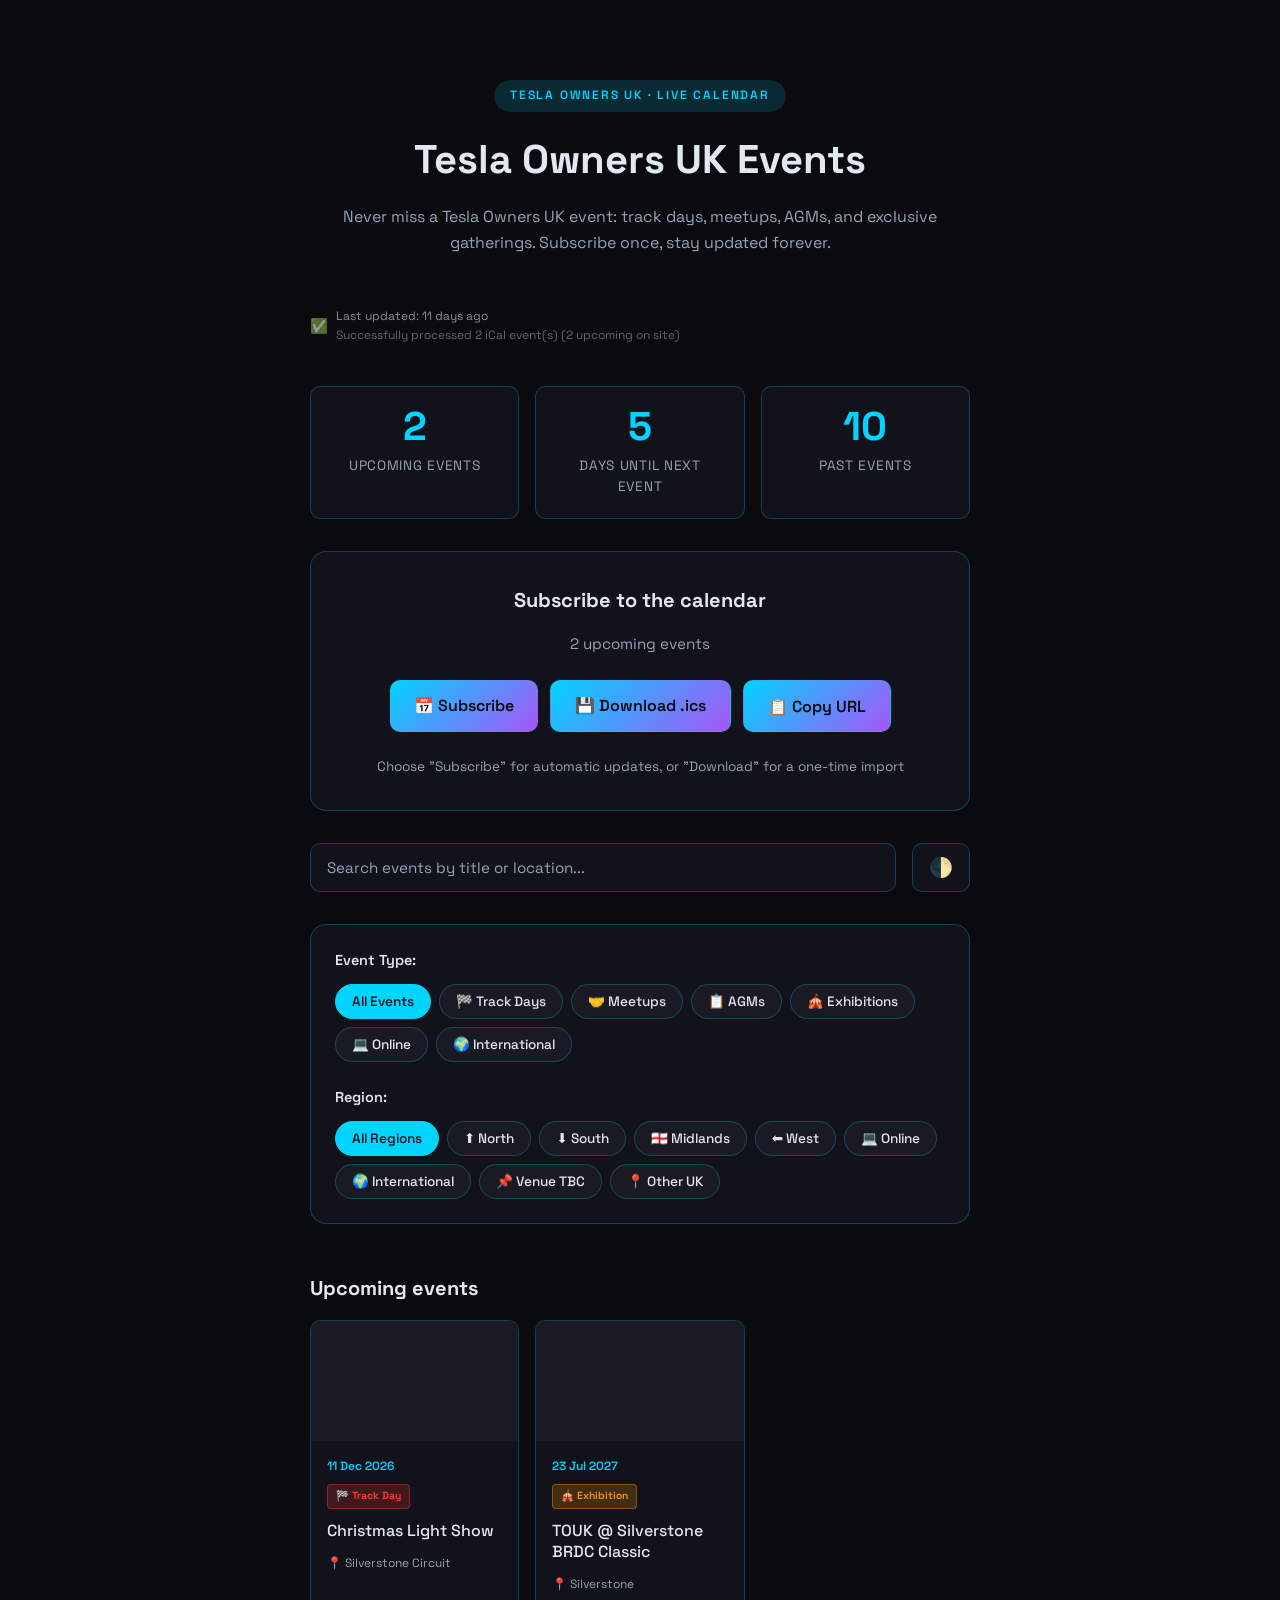
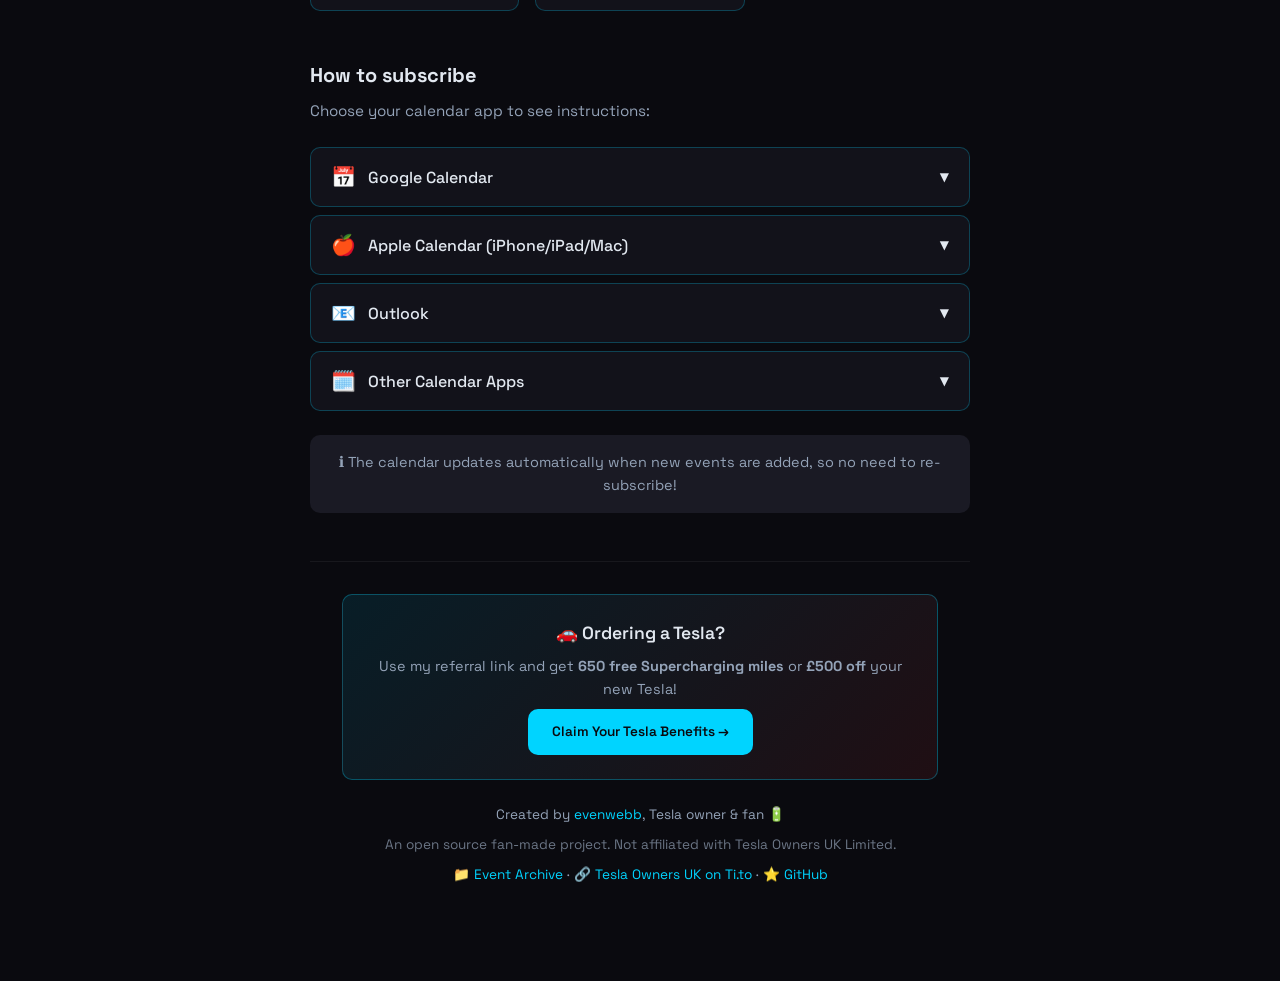
==== commit 03417a79: "Update Tesla Owners UK events calendar" ====
--- a/docs/index.html
+++ b/docs/index.html
@@ -106,7 +106,7 @@
     <div class="health-status success">
       <div class="health-icon">✅</div>
       <div class="health-info">
-        <div class="health-main">Last updated: <span id="healthTimestamp" data-timestamp="2026-11-23T20:51:15.939375+00:00">0 minutes ago</span></div>
+        <div class="health-main">Last updated: <span id="healthTimestamp" data-timestamp="2026-11-24T19:55:21.041985+00:00">0 minutes ago</span></div>
         <div class="health-message">Successfully processed 2 iCal event(s) (2 upcoming on site)</div>
         
       </div>
@@ -118,7 +118,7 @@
         <div class="stat-label">Upcoming Events</div>
       </div>
       <div class="stat-card">
-        <div class="stat-number" id="daysUntilNext" data-next-event-date="2026-12-11T14:00:00+00:00">17</div>
+        <div class="stat-number" id="daysUntilNext" data-next-event-date="2026-12-11T14:00:00+00:00">16</div>
         <div class="stat-label">Days Until Next Event</div>
       </div>
       <div class="stat-card">
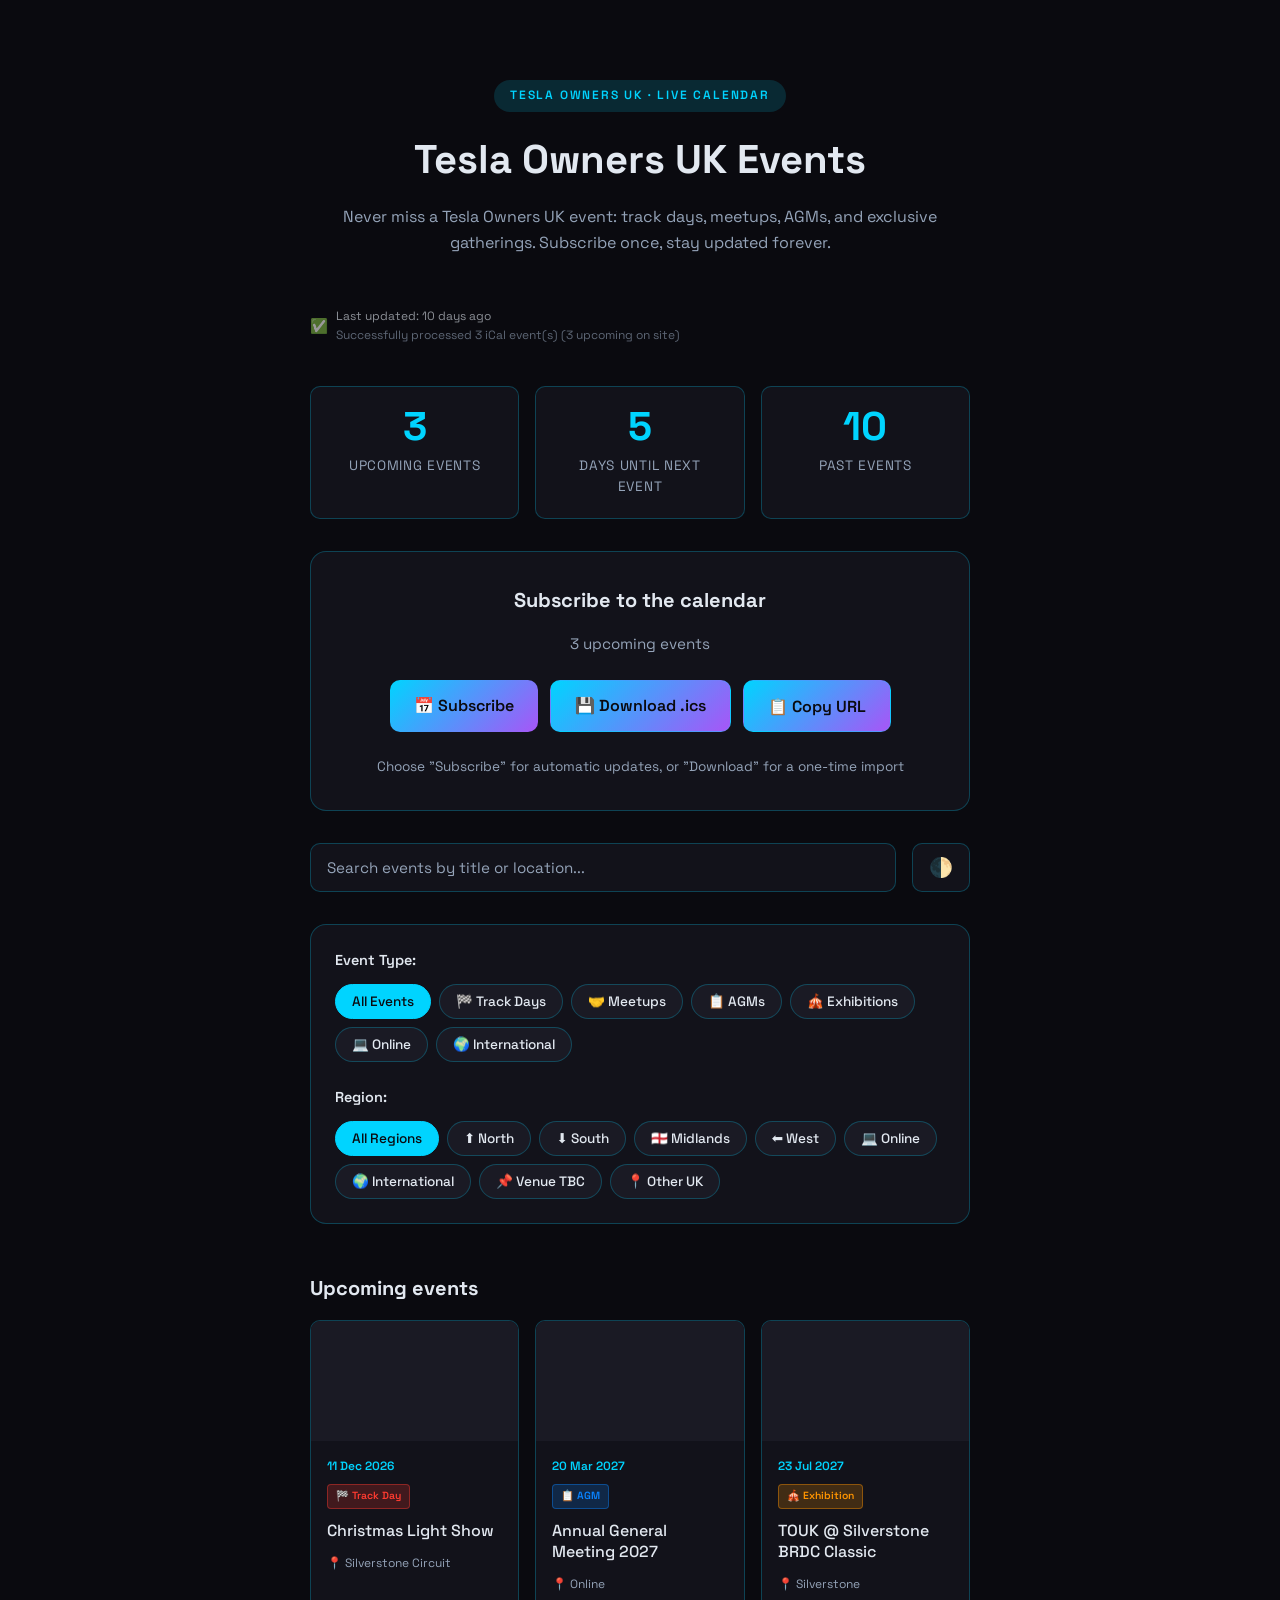
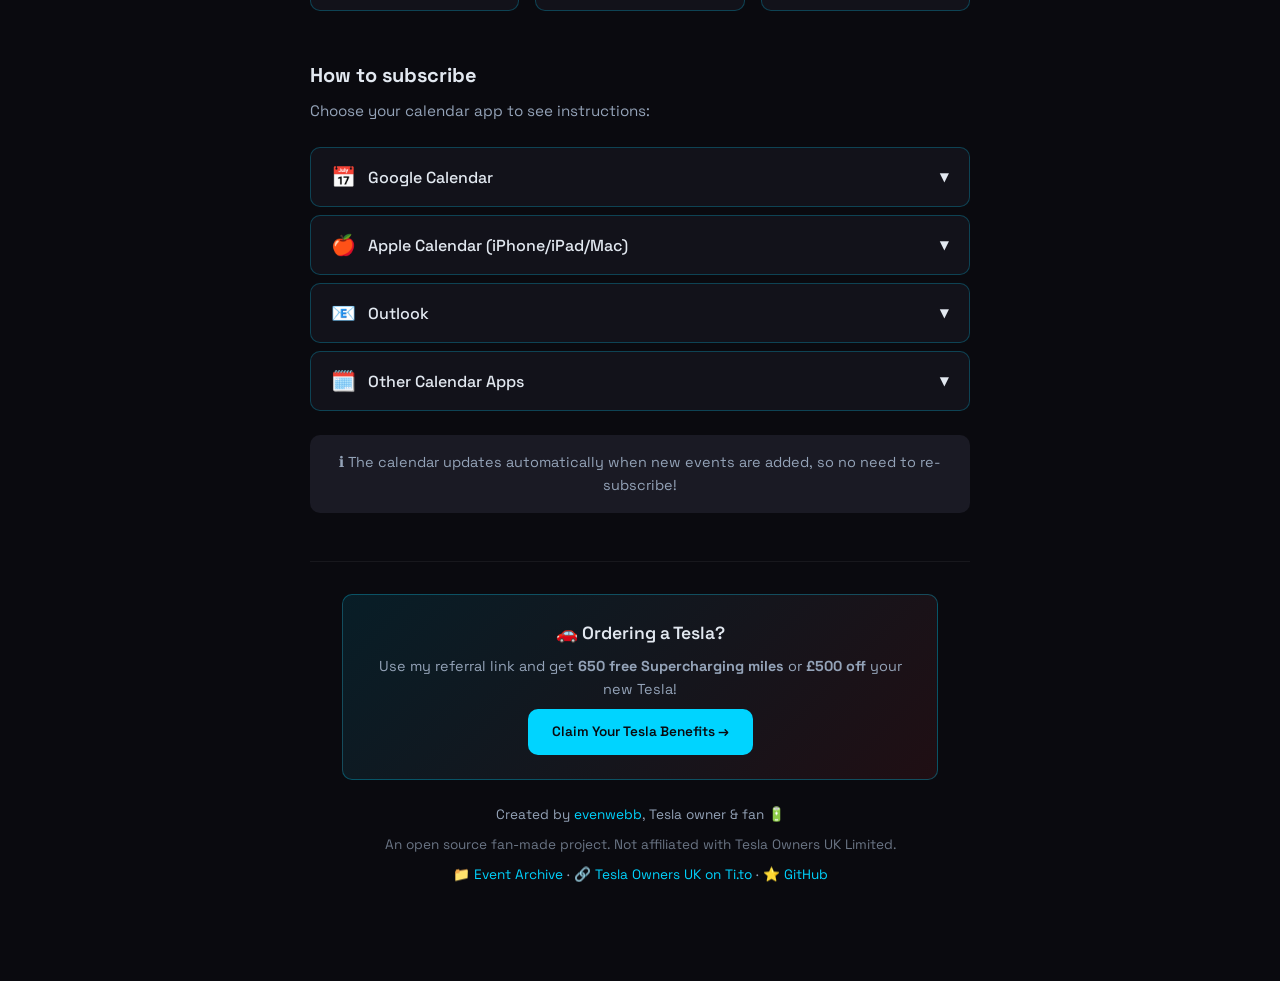
==== commit 51514e03: "Update Tesla Owners UK events calendar" ====
--- a/docs/index.html
+++ b/docs/index.html
@@ -70,6 +70,27 @@
   {
     "@context": "https://schema.org",
     "@type": "Event",
+    "name": "Annual General Meeting 2027",
+    "startDate": "2027-03-20T00:00:00+00:00",
+    "description": "The 2027 AGM for Tesla Owners UK will be online. Details will be issued to all paid up supporters prior to the meeting.",
+    "eventStatus": "https://schema.org/EventScheduled",
+    "eventAttendanceMode": "https://schema.org/OnlineEventAttendanceMode",
+    "organizer": {
+      "@type": "Organization",
+      "name": "Tesla Owners UK",
+      "url": "https://teslaowners.uk"
+    },
+    "endDate": "2027-03-21T00:00:00+00:00",
+    "location": {
+      "@type": "VirtualLocation",
+      "url": "https://teslaowners.uk"
+    },
+    "image": "https://do3z7e6uuakno.cloudfront.net/uploads/event/banner/1171939/fc75b6d8cca3e175362e5bec572dd431.jpg",
+    "url": "https://ti.to/teslaownersuk/annual-general-meeting-copy"
+  },
+  {
+    "@context": "https://schema.org",
+    "@type": "Event",
     "name": "TOUK @ Silverstone BRDC Classic",
     "startDate": "2027-07-23T09:00:00+01:00",
     "description": "Save the date! 23-25 July 2027 We have been invited back to Silverstone for the BRDC Classic in 2027 following our successful display at the 2025 Silverstone Classic. We will have a special ticket dea",
@@ -106,19 +127,19 @@
     <div class="health-status success">
       <div class="health-icon">✅</div>
       <div class="health-info">
-        <div class="health-main">Last updated: <span id="healthTimestamp" data-timestamp="2026-11-24T19:55:21.041985+00:00">0 minutes ago</span></div>
-        <div class="health-message">Successfully processed 2 iCal event(s) (2 upcoming on site)</div>
+        <div class="health-main">Last updated: <span id="healthTimestamp" data-timestamp="2026-11-25T18:57:52.779171+00:00">0 minutes ago</span></div>
+        <div class="health-message">Successfully processed 3 iCal event(s) (3 upcoming on site)</div>
         
       </div>
     </div>
     <!-- Stats Dashboard -->
     <section class="stats-dashboard">
       <div class="stat-card">
-        <div class="stat-number">2</div>
+        <div class="stat-number">3</div>
         <div class="stat-label">Upcoming Events</div>
       </div>
       <div class="stat-card">
-        <div class="stat-number" id="daysUntilNext" data-next-event-date="2026-12-11T14:00:00+00:00">16</div>
+        <div class="stat-number" id="daysUntilNext" data-next-event-date="2026-12-11T14:00:00+00:00">15</div>
         <div class="stat-label">Days Until Next Event</div>
       </div>
       <div class="stat-card">
@@ -129,7 +150,7 @@
 
     <section class="card">
       <h2>Subscribe to the calendar</h2>
-      <p class="meta">2 upcoming events</p>
+      <p class="meta">3 upcoming events</p>
 
       <!-- Quick Add Buttons -->
       <div class="quick-add-buttons">
@@ -181,7 +202,8 @@
       <h2>Upcoming events <span id="eventCount"></span></h2>
       <div class="featured-grid" id="eventGrid">
         <div class="featured-event track-day" data-event-idx="0" data-category="track-day" data-region="other" onclick="showEventModal(0)"><div class="event-banner" style="background-image: url('https://do3z7e6uuakno.cloudfront.net/uploads/event/banner/1165336/12ed4d0d43aa00b593dfe48df315279a.png')"></div><div class="event-content"><span class="date">11 Dec 2026</span><span class="category-badge track-day">🏁 Track Day</span><span class="title">Christmas Light Show</span><span class="location-small">📍 Silverstone Circuit</span></div></div>
-        <div class="featured-event exhibition" data-event-idx="1" data-category="exhibition" data-region="other" onclick="showEventModal(1)"><div class="event-banner" style="background-image: url('https://do3z7e6uuakno.cloudfront.net/uploads/event/banner/1171767/9d879764d8762462437d3054bd2e2466.jpg')"></div><div class="event-content"><span class="date">23 Jul 2027</span><span class="category-badge exhibition">🎪 Exhibition</span><span class="title">TOUK @ Silverstone BRDC Classic</span><span class="location-small">📍 Silverstone</span></div></div>
+        <div class="featured-event agm" data-event-idx="1" data-category="agm" data-region="online" onclick="showEventModal(1)"><div class="event-banner" style="background-image: url('https://do3z7e6uuakno.cloudfront.net/uploads/event/banner/1171939/fc75b6d8cca3e175362e5bec572dd431.jpg')"></div><div class="event-content"><span class="date">20 Mar 2027</span><span class="category-badge agm">📋 AGM</span><span class="title">Annual General Meeting 2027</span><span class="location-small">📍 Online</span></div></div>
+        <div class="featured-event exhibition" data-event-idx="2" data-category="exhibition" data-region="other" onclick="showEventModal(2)"><div class="event-banner" style="background-image: url('https://do3z7e6uuakno.cloudfront.net/uploads/event/banner/1171767/9d879764d8762462437d3054bd2e2466.jpg')"></div><div class="event-content"><span class="date">23 Jul 2027</span><span class="category-badge exhibition">🎪 Exhibition</span><span class="title">TOUK @ Silverstone BRDC Classic</span><span class="location-small">📍 Silverstone</span></div></div>
       </div>
     </section>
 
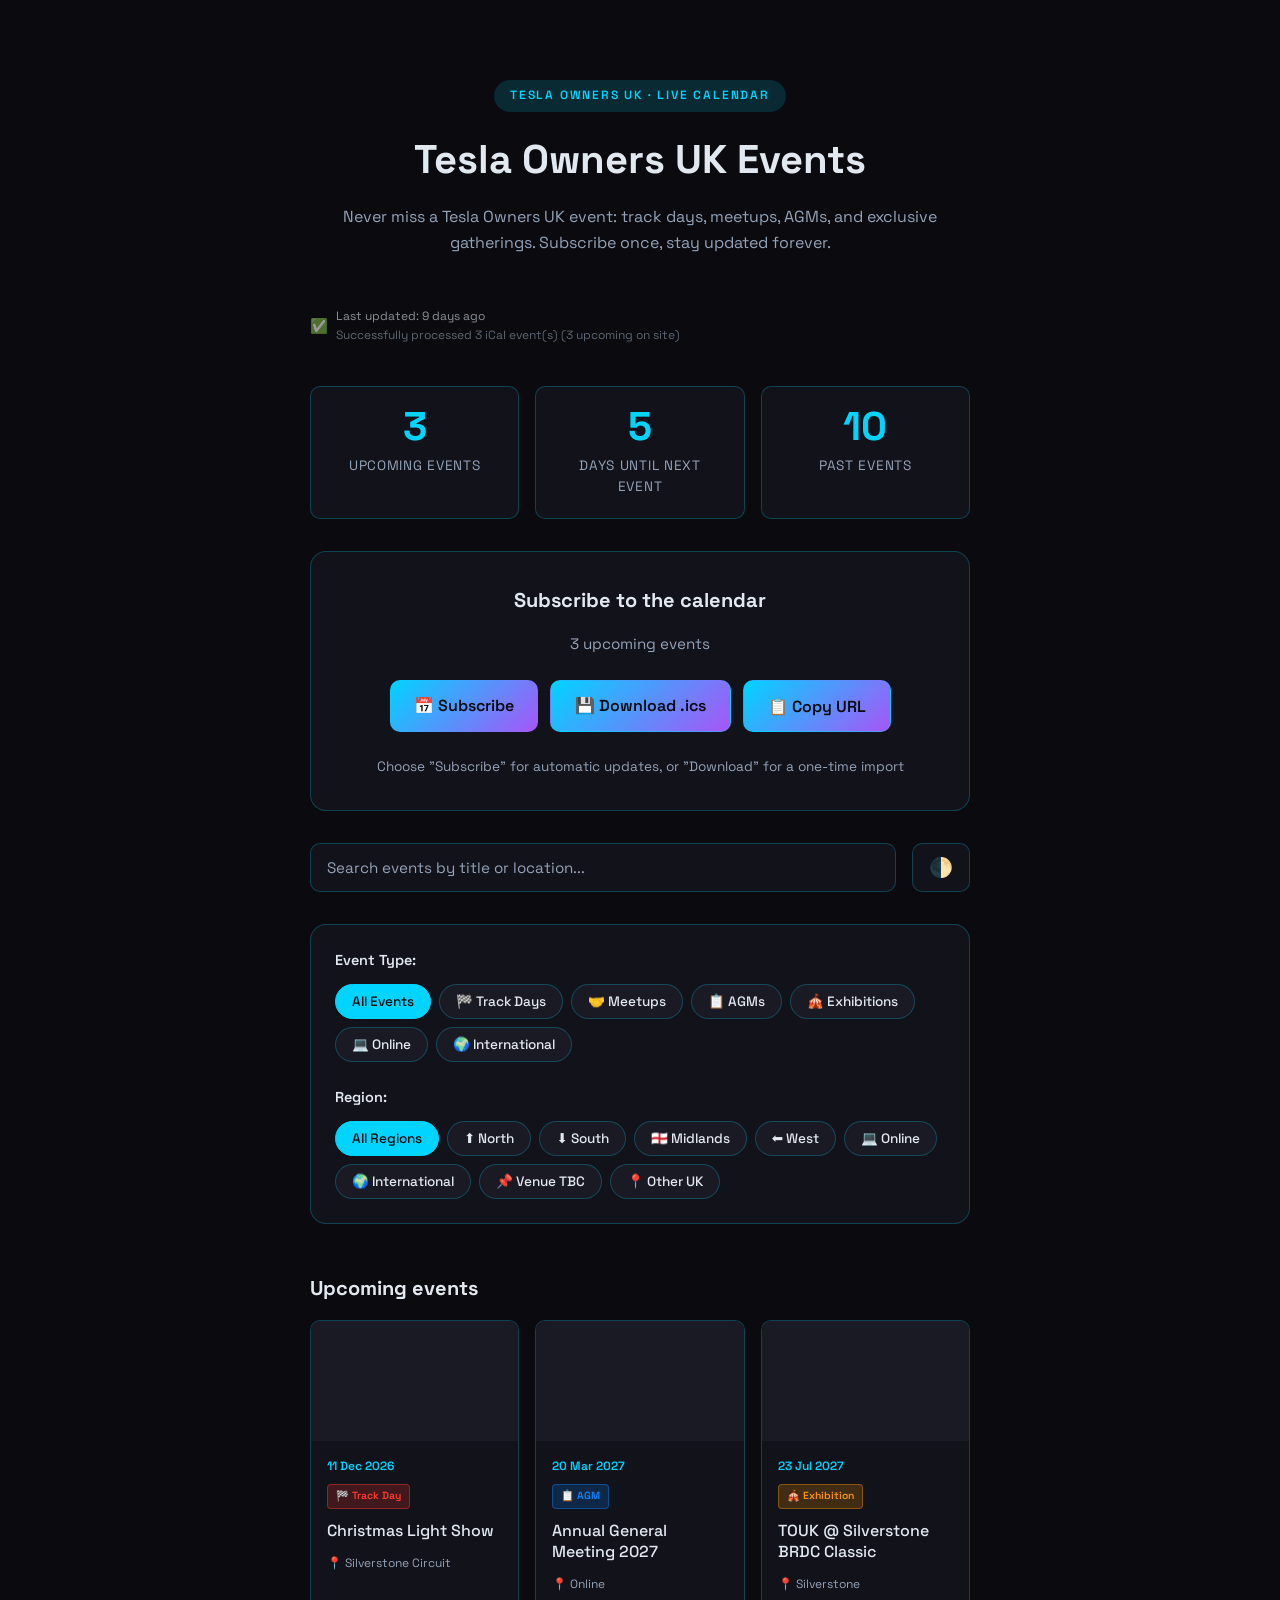
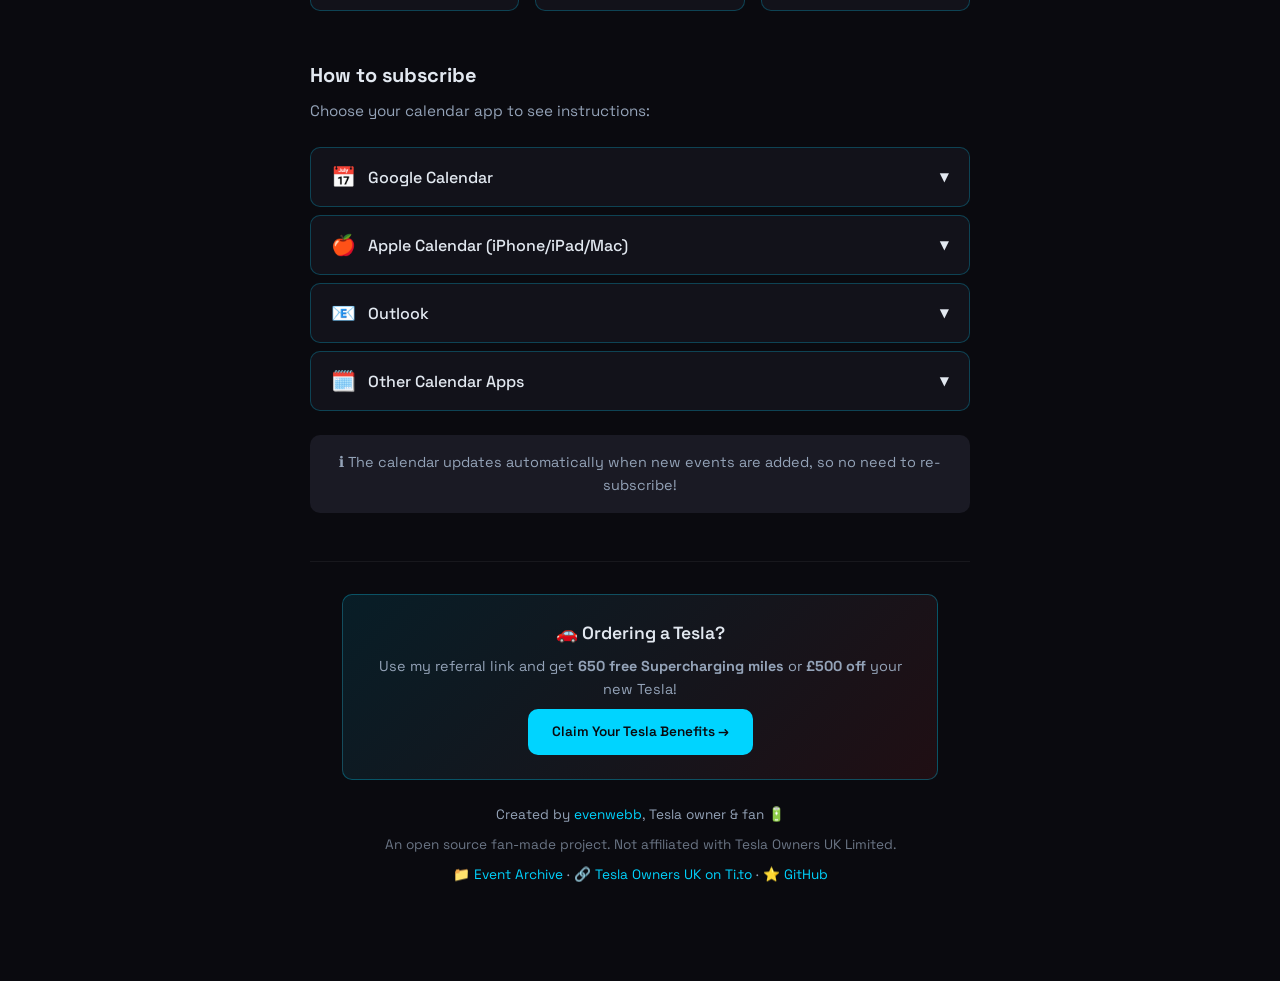
==== commit bb2eabc0: "Update Tesla Owners UK events calendar" ====
--- a/docs/index.html
+++ b/docs/index.html
@@ -127,7 +127,7 @@
     <div class="health-status success">
       <div class="health-icon">✅</div>
       <div class="health-info">
-        <div class="health-main">Last updated: <span id="healthTimestamp" data-timestamp="2026-11-25T18:57:52.779171+00:00">0 minutes ago</span></div>
+        <div class="health-main">Last updated: <span id="healthTimestamp" data-timestamp="2026-11-26T18:48:32.207516+00:00">0 minutes ago</span></div>
         <div class="health-message">Successfully processed 3 iCal event(s) (3 upcoming on site)</div>
         
       </div>
@@ -139,7 +139,7 @@
         <div class="stat-label">Upcoming Events</div>
       </div>
       <div class="stat-card">
-        <div class="stat-number" id="daysUntilNext" data-next-event-date="2026-12-11T14:00:00+00:00">15</div>
+        <div class="stat-number" id="daysUntilNext" data-next-event-date="2026-12-11T14:00:00+00:00">14</div>
         <div class="stat-label">Days Until Next Event</div>
       </div>
       <div class="stat-card">
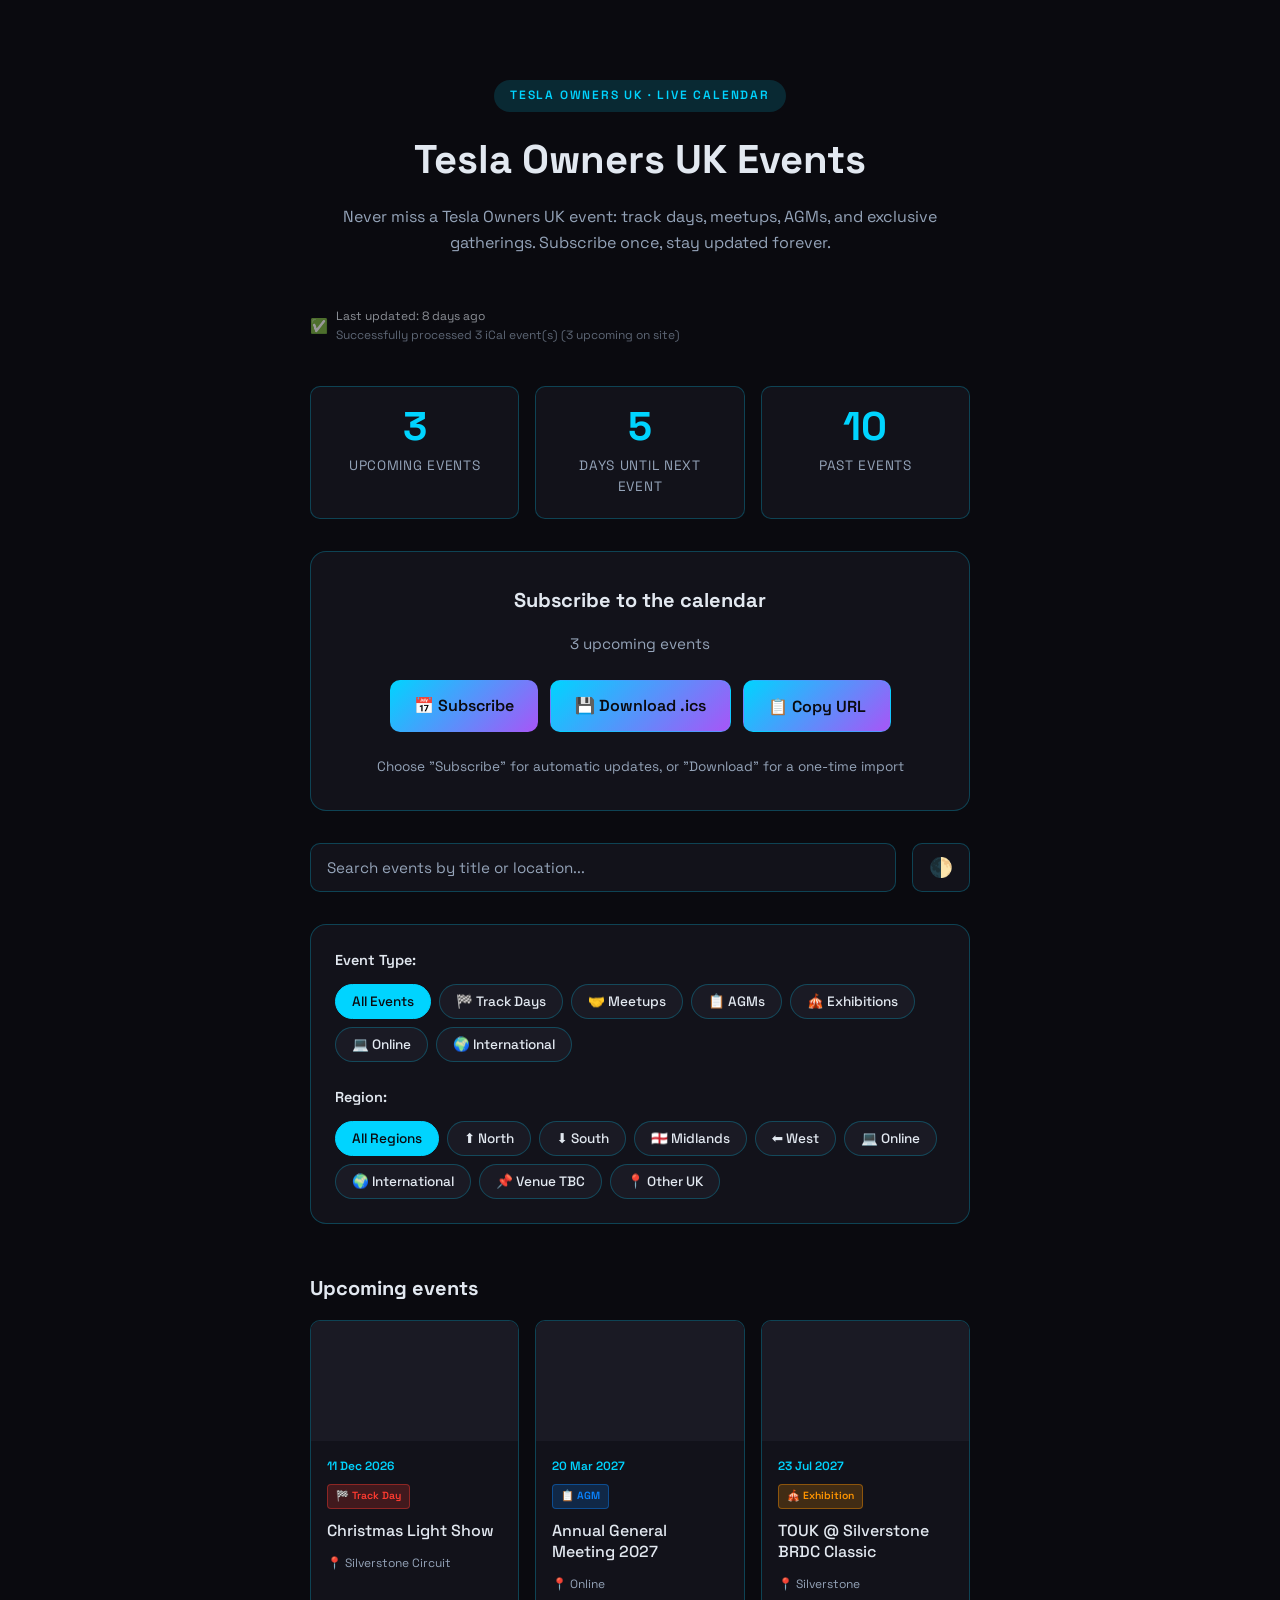
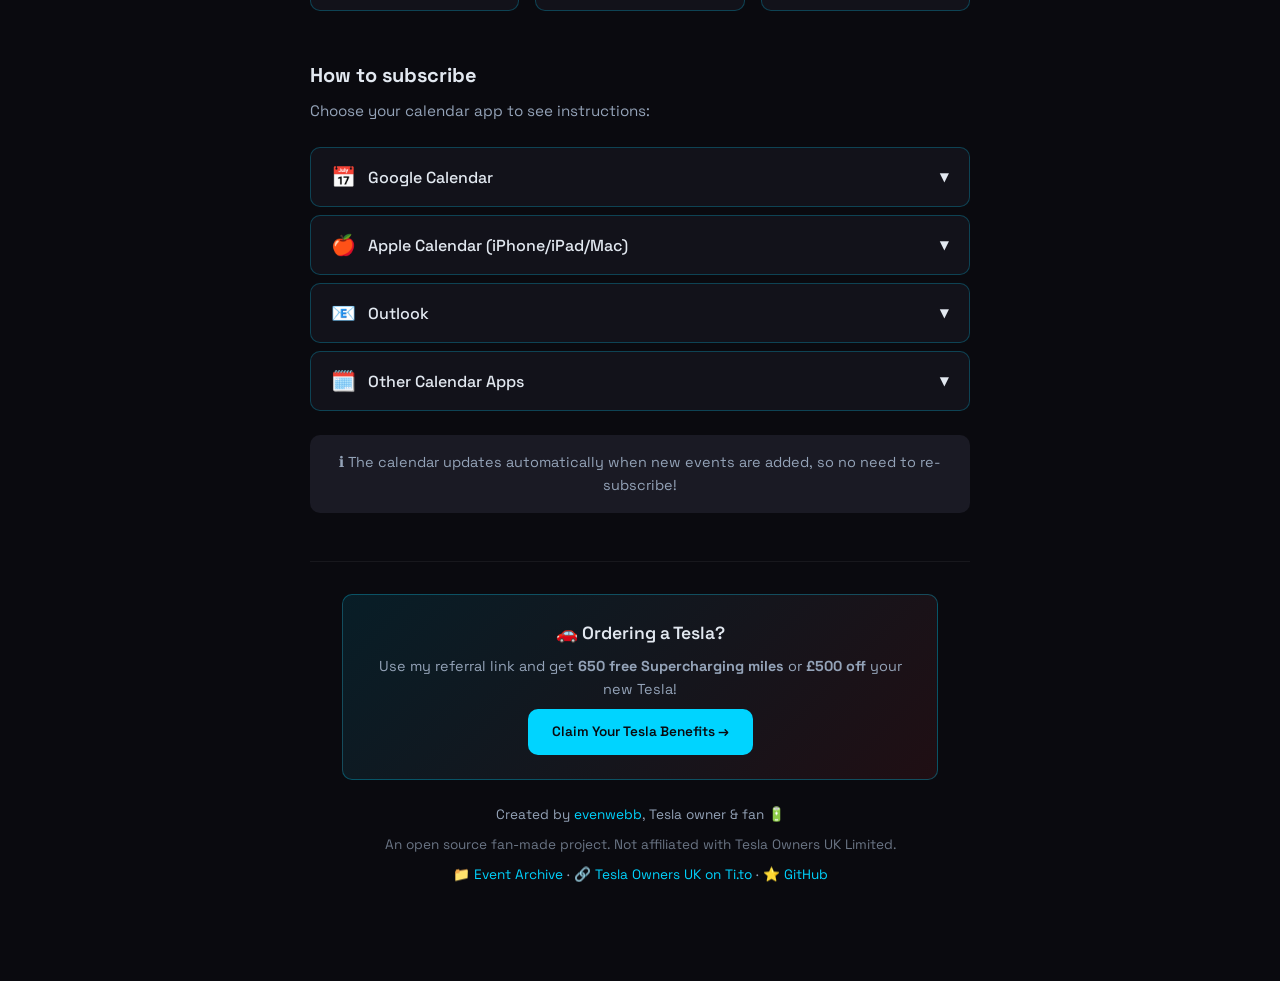
==== commit a8fc470f: "Update Tesla Owners UK events calendar" ====
--- a/docs/index.html
+++ b/docs/index.html
@@ -127,7 +127,7 @@
     <div class="health-status success">
       <div class="health-icon">✅</div>
       <div class="health-info">
-        <div class="health-main">Last updated: <span id="healthTimestamp" data-timestamp="2026-11-26T18:48:32.207516+00:00">0 minutes ago</span></div>
+        <div class="health-main">Last updated: <span id="healthTimestamp" data-timestamp="2026-11-27T18:40:28.136676+00:00">0 minutes ago</span></div>
         <div class="health-message">Successfully processed 3 iCal event(s) (3 upcoming on site)</div>
         
       </div>
@@ -139,7 +139,7 @@
         <div class="stat-label">Upcoming Events</div>
       </div>
       <div class="stat-card">
-        <div class="stat-number" id="daysUntilNext" data-next-event-date="2026-12-11T14:00:00+00:00">14</div>
+        <div class="stat-number" id="daysUntilNext" data-next-event-date="2026-12-11T14:00:00+00:00">13</div>
         <div class="stat-label">Days Until Next Event</div>
       </div>
       <div class="stat-card">
